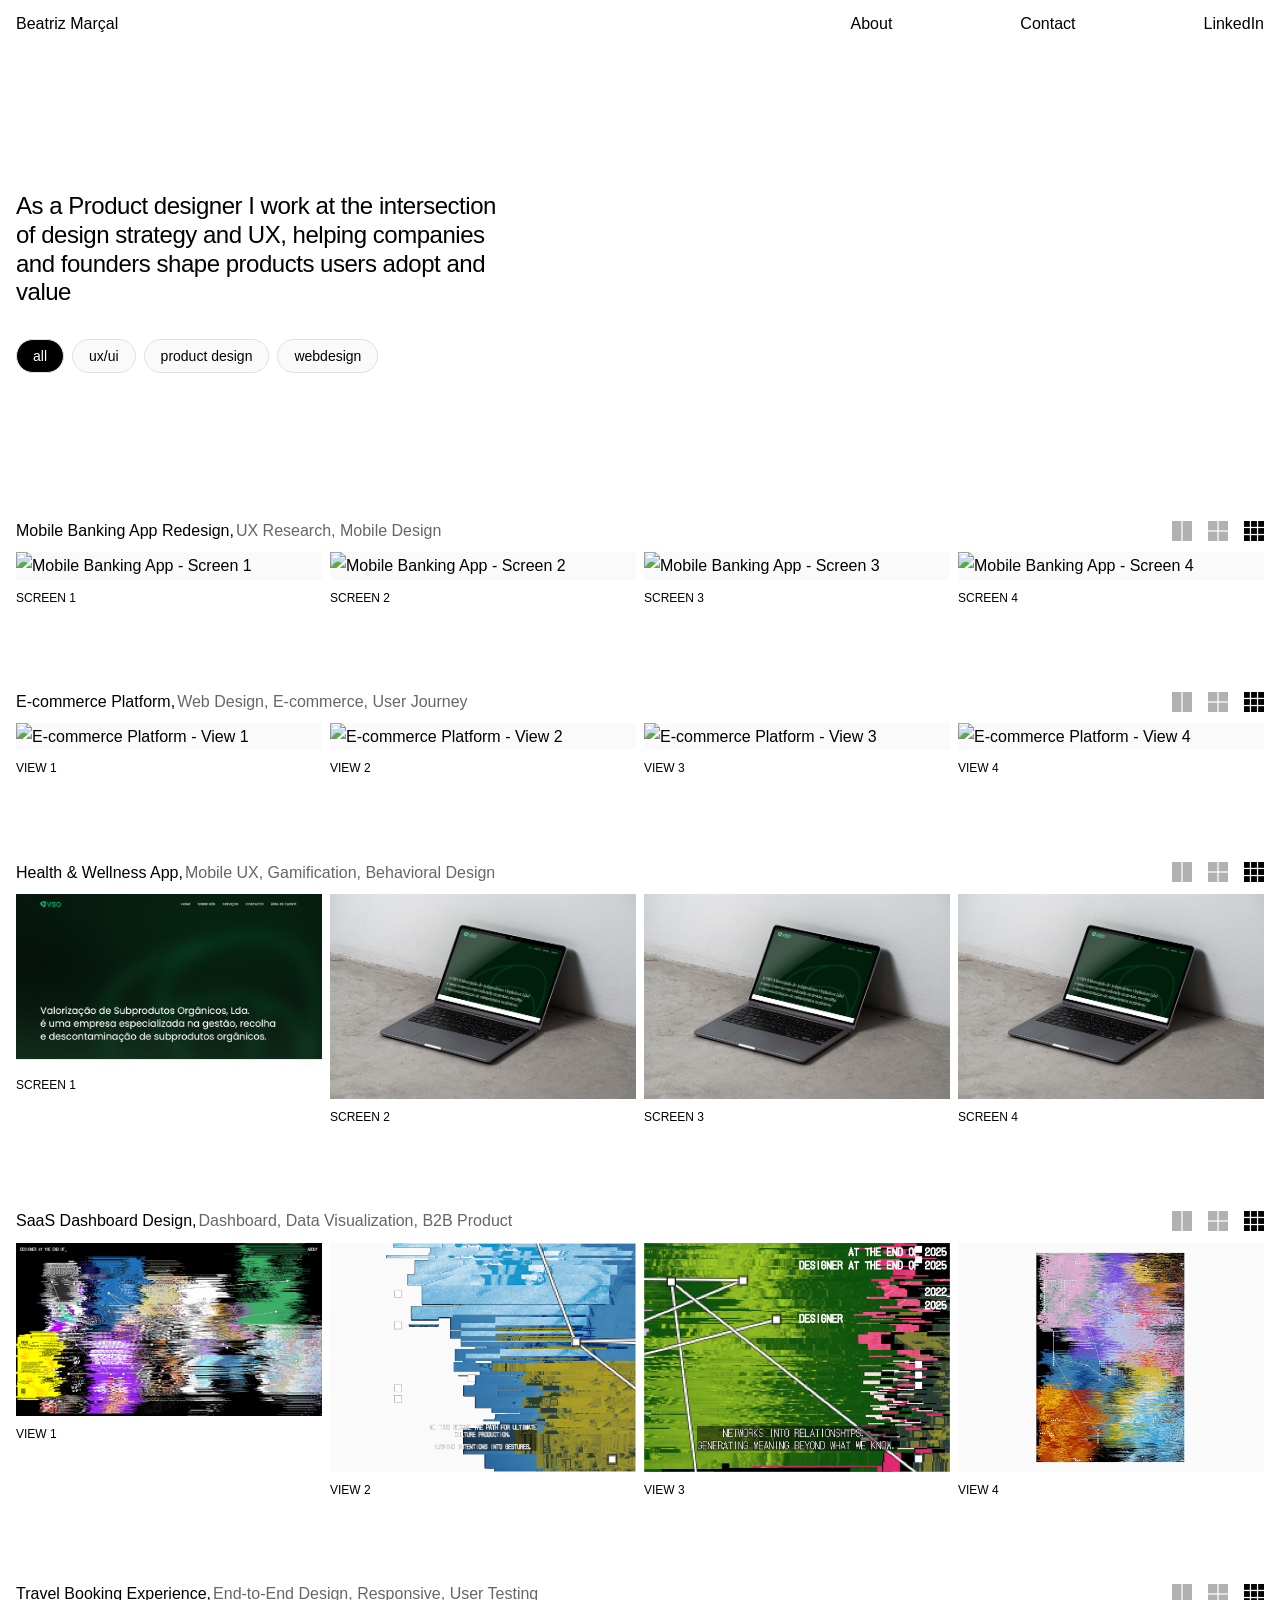
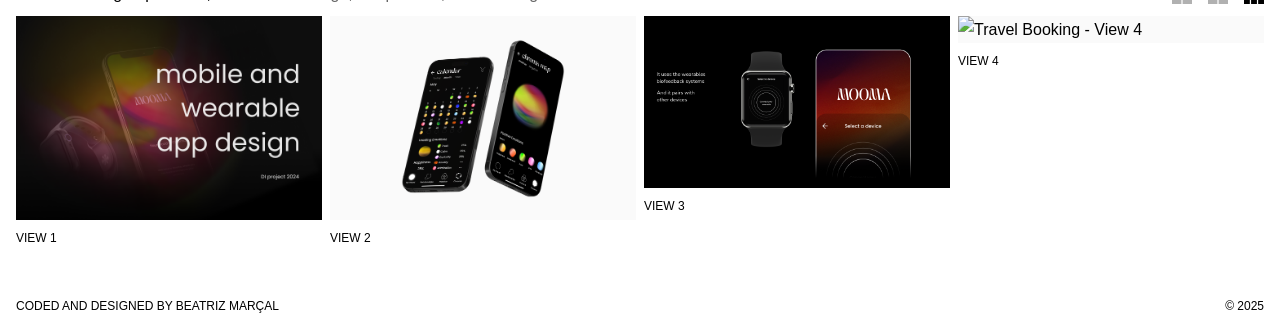
==== index.html @ 46c5a61a "Initial commit" ====
<!DOCTYPE html>
<html lang="en">
<head>
    <meta charset="UTF-8">
    <meta name="viewport" content="width=device-width, initial-scale=1.0">
    <meta name="description" content="Beatriz Marçal - Product Designer portfolio showcasing UX/UI, Product Design, and Web Design projects">
    <title>Beatriz Marçal | Product Designer</title>
    <link rel="stylesheet" href="main.css">
</head>
<body>
    <!-- Navigation -->
    <nav class="navbar">
        <div class="nav-container">
            <a href="index.html" class="nav-brand">Beatriz Marçal</a>
            <button class="nav-toggle" aria-label="Toggle navigation">
                <span></span>
                <span></span>
                <span></span>
            </button>
            <div class="nav-menu">
                <a href="info.html" class="nav-link">About</a>
                <a href="mailto:hello@beatrizmarcal.com" class="nav-link">Contact</a>
                <a href="https://www.linkedin.com/in/beatriz-marcal" target="_blank" rel="noopener noreferrer" class="nav-link">LinkedIn</a>
            </div>
        </div>
    </nav>

    <!-- Hero Section -->
    <section class="hero">
        <div class="hero-container">
            <h3 class="hero-title">As a Product designer I work at the intersection of design strategy and UX, helping companies and founders shape products users adopt and value</h3>
        </div>
        <div class="filters-container">
            <button class="filter-chip active" data-filter="all">All</button>
            <button class="filter-chip" data-filter="ux-ui">UX/UI</button>
            <button class="filter-chip" data-filter="product-design">Product design</button>
            <button class="filter-chip" data-filter="webdesign">webdesign</button>
        </div>
    </section>

    <!-- Projects Grid -->
    <section class="projects">
        <div class="projects-container">
            <!-- Project 1 -->
            <article class="project-card" data-category="ux-ui product-design" data-grid="4">
                <div class="project-header">
                    <a href="project-1.html" class="project-link">
                        <div class="project-info">
                            <h2 class="project-title">Mobile Banking App Redesign,</h2>
                            <h2 class="project-keywords">UX Research, Mobile Design</h2>
                        </div>
                    </a>
                    <div class="grid-controls">
                        <button class="grid-btn grid-btn-mobile" data-grid-value="1" aria-label="1 column">
                            <img src="Icons/grid 1.svg" alt="1 column">
                        </button>
                        <button class="grid-btn" data-grid-value="2" aria-label="2 columns">
                            <img src="Icons/grid 2.svg" alt="2 columns">
                        </button>
                        <button class="grid-btn grid-btn-desktop" data-grid-value="3" aria-label="3 columns">
                            <img src="Icons/grid 3.svg" alt="3 columns">
                        </button>
                        <button class="grid-btn grid-btn-desktop active" data-grid-value="4" aria-label="4 columns">
                            <img src="Icons/grid 4.svg" alt="4 columns">
                        </button>
                    </div>
                </div>
                <div class="project-images">
                    <figure>
                        <img src="Project_images/project-1/preview-1.jpg" alt="Mobile Banking App - Screen 1" loading="lazy">
                        <figcaption>Screen 1</figcaption>
                    </figure>
                    <figure>
                        <img src="Project_images/project-1/preview-2.jpg" alt="Mobile Banking App - Screen 2" loading="lazy">
                        <figcaption>Screen 2</figcaption>
                    </figure>
                    <figure>
                        <img src="Project_images/project-1/preview-3.jpg" alt="Mobile Banking App - Screen 3" loading="lazy">
                        <figcaption>Screen 3</figcaption>
                    </figure>
                    <figure>
                        <img src="Project_images/project-1/preview-4.jpg" alt="Mobile Banking App - Screen 4" loading="lazy">
                        <figcaption>Screen 4</figcaption>
                    </figure>
                </div>
            </article>

            <!-- Project 2 -->
            <article class="project-card" data-category="webdesign product-design" data-grid="4">
                <div class="project-header">
                    <a href="project-2.html" class="project-link">
                        <div class="project-info">
                            <h2 class="project-title">E-commerce Platform,</h2>
                            <p class="project-keywords">Web Design, E-commerce, User Journey</p>
                        </div>
                    </a>
                    <div class="grid-controls">
                        <button class="grid-btn grid-btn-mobile" data-grid-value="1" aria-label="1 column">
                            <img src="Icons/grid 1.svg" alt="1 column">
                        </button>
                        <button class="grid-btn" data-grid-value="2" aria-label="2 columns">
                            <img src="Icons/grid 2.svg" alt="2 columns">
                        </button>
                        <button class="grid-btn grid-btn-desktop" data-grid-value="3" aria-label="3 columns">
                            <img src="Icons/grid 3.svg" alt="3 columns">
                        </button>
                        <button class="grid-btn grid-btn-desktop active" data-grid-value="4" aria-label="4 columns">
                            <img src="Icons/grid 4.svg" alt="4 columns">
                        </button>
                    </div>
                </div>
                <div class="project-images">
                    <figure>
                        <img src="Project_images/project-2/preview-1.jpg" alt="E-commerce Platform - View 1" loading="lazy">
                        <figcaption>View 1</figcaption>
                    </figure>
                    <figure>
                        <img src="Project_images/project-2/preview-2.jpg" alt="E-commerce Platform - View 2" loading="lazy">
                        <figcaption>View 2</figcaption>
                    </figure>
                    <figure>
                        <img src="Project_images/project-2/preview-3.jpg" alt="E-commerce Platform - View 3" loading="lazy">
                        <figcaption>View 3</figcaption>
                    </figure>
                    <figure>
                        <img src="Project_images/project-2/preview-4.jpg" alt="E-commerce Platform - View 4" loading="lazy">
                        <figcaption>View 4</figcaption>
                    </figure>
                </div>
            </article>

            <!-- Project 3 -->
            <article class="project-card" data-category="ux-ui" data-grid="4">
                <div class="project-header">
                    <a href="project-3.html" class="project-link">
                        <div class="project-info">
                            <h2 class="project-title">Health & Wellness App,</h2>
                            <p class="project-keywords">Mobile UX, Gamification, Behavioral Design</p>
                        </div>
                    </a>
                    <div class="grid-controls">
                        <button class="grid-btn grid-btn-mobile" data-grid-value="1" aria-label="1 column">
                            <img src="Icons/grid 1.svg" alt="1 column">
                        </button>
                        <button class="grid-btn" data-grid-value="2" aria-label="2 columns">
                            <img src="Icons/grid 2.svg" alt="2 columns">
                        </button>
                        <button class="grid-btn grid-btn-desktop" data-grid-value="3" aria-label="3 columns">
                            <img src="Icons/grid 3.svg" alt="3 columns">
                        </button>
                        <button class="grid-btn grid-btn-desktop active" data-grid-value="4" aria-label="4 columns">
                            <img src="Icons/grid 4.svg" alt="4 columns">
                        </button>
                    </div>
                </div>
                <div class="project-images">
                    <figure>
                        <img src="Project_images/project3/Foto1.png" alt="Health App - Screen 1" loading="lazy">
                        <figcaption>Screen 1</figcaption>
                    </figure>
                    <figure>
                        <img src="Project_images/project3/Foto4.png" alt="Health App - Screen 2" loading="lazy">
                        <figcaption>Screen 2</figcaption>
                    </figure>
                    <figure>
                        <img src="Project_images/project3/Foto4.png" alt="Health App - Screen 3" loading="lazy">
                        <figcaption>Screen 3</figcaption>
                    </figure>
                    <figure>
                        <img src="Project_images/project3/Foto4.png" alt="Health App - Screen 4" loading="lazy">
                        <figcaption>Screen 4</figcaption>
                    </figure>
                </div>
            </article>

            <!-- Project 4 -->
            <article class="project-card" data-category="product-design webdesign" data-grid="4">
                <div class="project-header">
                    <a href="project-4.html" class="project-link">
                        <div class="project-info">
                            <h2 class="project-title">SaaS Dashboard Design,</h2>
                            <p class="project-keywords">Dashboard, Data Visualization, B2B Product</p>
                        </div>
                    </a>
                    <div class="grid-controls">
                        <button class="grid-btn grid-btn-mobile" data-grid-value="1" aria-label="1 column">
                            <img src="Icons/grid 1.svg" alt="1 column">
                        </button>
                        <button class="grid-btn" data-grid-value="2" aria-label="2 columns">
                            <img src="Icons/grid 2.svg" alt="2 columns">
                        </button>
                        <button class="grid-btn grid-btn-desktop" data-grid-value="3" aria-label="3 columns">
                            <img src="Icons/grid 3.svg" alt="3 columns">
                        </button>
                        <button class="grid-btn grid-btn-desktop active" data-grid-value="4" aria-label="4 columns">
                            <img src="Icons/grid 4.svg" alt="4 columns">
                        </button>
                    </div>
                </div>
                <div class="project-images">
                    <figure>
                        <img src="Project_images/project4/O8.png" alt="SaaS Dashboard - View 1" loading="lazy">
                        <figcaption>View 1</figcaption>
                    </figure>
                    <figure>
                        <img src="Project_images/project4/O2.png" alt="SaaS Dashboard - View 2" loading="lazy">
                        <figcaption>View 2</figcaption>
                    </figure>
                    <figure>
                        <img src="Project_images/project4/O4.png" alt="SaaS Dashboard - View 3" loading="lazy">
                        <figcaption>View 3</figcaption>
                    </figure>
                    <figure>
                        <img src="Project_images/project4/O7.png" alt="SaaS Dashboard - View 4" loading="lazy">
                        <figcaption>View 4</figcaption>
                    </figure>
                </div>
            </article>

            <!-- Project 5 -->
            <article class="project-card" data-category="ux-ui webdesign product-design" data-grid="4">
                <div class="project-header">
                    <a href="project-5.html" class="project-link">
                        <div class="project-info">
                            <h2 class="project-title">Travel Booking Experience,</h2>
                            <p class="project-keywords">End-to-End Design, Responsive, User Testing</p>
                        </div>
                    </a>
                    <div class="grid-controls">
                        <button class="grid-btn grid-btn-mobile" data-grid-value="1" aria-label="1 column">
                            <img src="Icons/grid 1.svg" alt="1 column">
                        </button>
                        <button class="grid-btn" data-grid-value="2" aria-label="2 columns">
                            <img src="Icons/grid 2.svg" alt="2 columns">
                        </button>
                        <button class="grid-btn grid-btn-desktop" data-grid-value="3" aria-label="3 columns">
                            <img src="Icons/grid 3.svg" alt="3 columns">
                        </button>
                        <button class="grid-btn grid-btn-desktop active" data-grid-value="4" aria-label="4 columns">
                            <img src="Icons/grid 4.svg" alt="4 columns">
                        </button>
                    </div>
                </div>
                <div class="project-images">
                    <figure>
                        <img src="Project_images/project5/M1.png" alt="Travel Booking - View 1" loading="lazy">
                        <figcaption>View 1</figcaption>
                    </figure>
                    <figure>
                        <img src="Project_images/project5/M2.png" alt="Travel Booking - View 2" loading="lazy">
                        <figcaption>View 2</figcaption>
                    </figure>
                    <figure>
                        <img src="Project_images/project5/M16.png" alt="Travel Booking - View 3" loading="lazy">
                        <figcaption>View 3</figcaption>
                    </figure>
                    <figure>
                        <img src="Project_images/project5/M17.png" alt="Travel Booking - View 4" loading="lazy">
                        <figcaption>View 4</figcaption>
                    </figure>
                </div>
            </article>
        </div>
    </section>

    <footer class="footer">
        <p>Coded and designed by Beatriz Marçal</p>
        <p>© 2025</p>
    </footer>

    <script src="script.js"></script>
</body>
</html>
---- main.css ----
/* ===========================
   CSS Reset & Base Styles
   =========================== */

* {
    margin: 0;
    padding: 0;
    box-sizing: border-box;
}

:root {
    /* Core Colors */
    --color-black: #000000;
    --color-white: #ffffff;
    --color-gray: #666666;
    --color-gray-light: #fafafa;
    --color-gray-border: #e0e0e0;
    
    /* Semantic Colors */
    --text-primary: var(--color-black);
    --text-secondary: var(--color-gray);
    --bg-color: var(--color-white);
    --bg-secondary: var(--color-gray-light);
    --border-color: var(--color-gray-border);
    
    /* Typography - Clean */
    --font-main: 'Inter', BlinkMacSystemFont, 'Helvetica Neue', Arial, sans-serif;
    --font-size-base: 1rem;
    --font-size-small: 0.875rem;
    --font-size-caption: 0.75rem;
    --font-size-h3: 1rem;
    --font-size-h2: 1.125rem;
    --font-size-h1: 1.5rem;
    
    /* Font Weights */
    --font-weight-normal: 400;
    --font-weight-medium: 500;
    
    /* Line Heights */
    --line-height-tight: 1.2;
    --line-height-snug: 1.4;
    --line-height-normal: 1.6;
    --line-height-relaxed: 1.7;
    
    /* Spacing */
    --spacing-xs: 0.5rem;
    --spacing-sm: 1rem;
    --spacing-md: 2rem;
    --spacing-lg: 3rem;
    --spacing-xl: 4rem;
    --spacing-2xl: 6rem;
    --spacing-3xl: 8rem;
    --spacing-4xl: 12rem;
    
    /* Container */
    --container-max: 100%;
    --container-padding: 1rem;
    
    /* Transitions */
    --transition-fast: 0.2s ease;
    --transition-normal: 0.3s ease;
}

html {
    font-size: var(--font-size-base);
    scroll-behavior: smooth;
}

body {
    font-family: var(--font-main);
    line-height: var(--line-height-relaxed);
    color: var(--text-primary);
    background-color: var(--bg-color);
    margin: 0 var(--container-padding);
    margin-bottom: var(--container-padding);
}

img {
    max-width: 100%;
    height: auto;
    display: block;
}

a {
    color: inherit;
    text-decoration: none;
}

ul, ol {
    list-style-position: inside;
}

/* ===========================
   Navigation
   =========================== */

.navbar {
    position: fixed;
    top: 0;
    left: 0;
    right: 0;
    background-color: var(--bg-color);
    z-index: 1000;
    padding: 0.6rem var(--container-padding);
}

.nav-container {
    max-width: var(--container-max);
    padding: 0;
    display: flex;
    justify-content: space-between;
    align-items: center;
}

.nav-brand {
    font-size: var(--font-size-base);
    font-weight: var(--font-weight-normal);
    color: var(--text-primary);
}

.nav-brand:hover {
    opacity: 0.7;
}

.nav-menu {
    display: flex;
    gap: var(--spacing-3xl);
    align-items: center;
}

.nav-link {
    color: var(--text-primary);
    font-size: var(--font-size-base);
    font-weight: var(--font-weight-normal);
    position: relative;
    padding: 0;
}

.nav-link:hover,
.nav-link.active {
    color: var(--text-primary);
}

.nav-link.active::after {
    display: none;
}

.nav-toggle {
    display: none;
    flex-direction: column;
    gap: 5px;
    background: none;
    border: none;
    cursor: pointer;
    padding: 0;
}

.nav-toggle span {
    width: 25px;
    height: 2px;
    background-color: var(--text-primary);
    transition: all var(--transition-fast);
}

/* Mobile Navigation */
@media (max-width: 768px) {
    .nav-toggle {
        display: flex;
    }
    
    .nav-menu {
        position: fixed;
        top: 55px;
        left: 0;
        right: 0;
        background-color: var(--bg-color);
        flex-direction: column;
        padding: var(--spacing-md);
        gap: var(--spacing-sm);
        transform: translateY(-100%);
        opacity: 0;
        visibility: hidden;
        transition: all var(--transition-normal);
    }
    
    .nav-menu.active {
        transform: translateY(0);
        opacity: 1;
        visibility: visible;
    }
    
    .nav-link.active::after {
        display: none;
    }
}

/* ===========================
   Hero Section
   =========================== */

.hero {
    padding-top: var(--spacing-4xl);
    padding-bottom: var(--spacing-3xl);
    display: flex;
    flex-direction: column;
    gap: var(--spacing-md);
    background-color: var(--bg-color);

}

.hero-container {
    max-width: var(--container-max);
    padding: 0;
    text-align: left;
}

.hero-title {
    font-size: var(--font-size-h1);
    font-weight: var(--font-weight-normal);
    line-height: var(--line-height-tight);
    color: var(--text-primary);
    letter-spacing: -0.02em;
    max-width: 500px;
}

@media (max-width: 768px) {
    .hero {
        padding-top: var(--spacing-4xl);
        padding-bottom: var(--spacing-2xl);
    }
}

/* ===========================
   Filter Chips
   =========================== */

.filters {
    padding: var(--spacing-lg) 0;
    background-color: var(--bg-color);
    border-bottom: 1px solid var(--border-color);
}

.filters-container {
    max-width: var(--container-max);
    padding: 0;
    display: flex;
    gap: var(--spacing-xs);
    flex-wrap: wrap;
}

.filter-chip {
    padding: var(--spacing-xs) var(--spacing-sm);
    background-color: var(--bg-secondary);
    border: 1px solid var(--border-color);
    border-radius: 20px;
    font-size: var(--font-size-small);
    font-weight: var(--font-weight-normal);
    color: var(--text-primary);
    cursor: pointer;
    text-transform: lowercase;
    transition: all var(--transition-fast);
}

.filter-chip:hover {
    background-color: var(--bg-secondary);
    color: var(--text-primary);
}

.filter-chip.active {
    background-color: var(--text-primary);
    color: var(--bg-color);
}

@media (max-width: 768px) {
    .filters {
        padding: var(--spacing-md) 0;
    }
    
    .filter-chip {
        padding: var(--spacing-xs) var(--spacing-sm);
        font-size: var(--font-size-small);
    }
}

/* ===========================
   Projects Grid
   =========================== */

.projects {
    padding: 0;
    background-color: var(--bg-color);
}

.projects-container {
    max-width: 100%;
    margin: 0;
    padding: 0;
    display: flex;
    flex-direction: column;
    gap: var(--spacing-xl);
}

.project-card {
    opacity: 1;
    transform: scale(1);
    transition: all var(--transition-normal);
    display: flex;
    flex-direction: column;
    gap: var(--spacing-xs);
    padding-top: var(--spacing-sm);
}

.project-card.hidden {
    opacity: 0;
    transform: scale(0.98);
    height: 0;
    overflow: hidden;
    margin: 0;
    padding: 0;
    border: none;
}

.project-link {
    display: flex;
    flex-direction: column;
    text-decoration: none;
}

.project-link:hover {
    transform: none;
}

/* Project Header - contains info and grid controls */
.project-header {
    display: flex;
    justify-content: space-between;
    align-items: center;
    max-width: var(--container-max);
}

/* Grid Controls */
.grid-controls {
    display: flex;
    gap: var(--spacing-sm);
    flex-shrink: 0;

}

.grid-btn {
    background: none;
    border: none;
    cursor: pointer;
    padding: 0;
    display: flex;
    align-items: center;
    justify-content: center;
}

.grid-btn img {
    width: 20px;
    height: 20px;
    display: block;
    opacity: 0.3;
    transition: opacity var(--transition-fast);
}

.grid-btn.active img {
    opacity: 1;
}

.project-info {
    display: flex;
    flex-direction: row;
    gap: 2px;
    flex: 1;
}

.project-title {
    font-size: var(--font-size-base);
    font-weight: var(--font-weight-medium);
    color: var(--text-primary);
}

.project-keywords {
    font-size: var(--font-size-base);
    color: var(--text-secondary);
    font-weight: var(--font-weight-normal);
}

.project-images {
    display: grid;
    gap: var(--spacing-xs);
    max-width: var(--container-max);
}

.project-images figure {
    margin: 0;
    padding: 0;
    display: flex;
    flex-direction: column;
}

.project-images img {
    width: 100%;
    height: auto;
    object-fit: cover;
    background-color: var(--bg-secondary);
}

.project-images figcaption {
    margin-top: var(--spacing-xs);
    font-family: sans-serif;
    font-size: var(--font-size-caption);
    color: var(--text-primary);
    font-weight: var(--font-weight-normal);
    text-align: left;
    text-transform: uppercase;
}

/* Grid layout variations */
[data-grid="1"] .project-images {
    grid-template-columns: 1fr;
}

[data-grid="2"] .project-images {
    grid-template-columns: repeat(2, 1fr);
}

[data-grid="3"] .project-images {
    grid-template-columns: repeat(3, 1fr);
}

[data-grid="4"] .project-images {
    grid-template-columns: repeat(4, 1fr);
}

/* Hide mobile-only buttons on desktop */
.grid-btn-mobile {
    display: none;
}

@media (max-width: 968px) {
    .project-card {
        padding: 0;
    }
    
    .project-header {
        flex-direction: column;
        gap: var(--spacing-sm);
        align-items: flex-start;
    }
    
    .grid-controls {
        align-self: flex-end;
    }
    
    /* Force smaller grids on tablet */
    [data-grid="4"] .project-images {
        grid-template-columns: repeat(3, 1fr);
    }
}

@media (max-width: 768px) {
    /* Show mobile buttons, hide desktop buttons */
    .grid-btn-mobile {
        display: flex;
    }
    
    .grid-btn-desktop {
        display: none;
    }
    
    /* Force 2 column max on mobile */
    [data-grid="3"] .project-images,
    [data-grid="4"] .project-images {
        grid-template-columns: repeat(2, 1fr);
    }
    
    .grid-controls {
        gap: var(--spacing-xs);
    }
    
    .grid-btn img {
        width: 18px;
        height: 18px;
    }
}

/* ===========================
   Project Detail Page
   =========================== */

.project-detail {
    padding: var(--spacing-4xl) 0;
    
}

.project-detail-grid {
    display: flex;
    justify-content: center;
    max-width: 100%;
}

.project-nav-left,
.project-nav-right {
    position: fixed;
    top: 50%;
    transform: translateY(-50%);
    z-index: 100;
}

.project-nav-left {
    left: var(--container-padding);
}

.project-nav-right {
    right: var(--container-padding);
}

.project-detail-container {
    max-width: 900px;
    width: 100%;
    padding: 0;
}

.back-link,
.next-link {
    color: var(--text-secondary);
    font-size: var(--font-size-base);
    font-weight: var(--font-weight-normal);
    transition: color var(--transition-fast);
}

.back-link:hover,
.next-link:hover {
    color: var(--text-primary);
}


.project-detail-title {
    font-size: var(--font-size-h1);
    font-weight: var(--font-weight-normal);
    line-height: var(--line-height-tight);
    margin-bottom: var(--spacing-sm);
}

.project-meta {
    font-size: var(--font-size-base);
    color: var(--text-secondary);
    font-weight: var(--font-weight-normal);
}

.project-section {
    margin-bottom: var(--spacing-lg);
}

.project-section h2 {
    font-size: var(--font-size-h2);
    font-weight: var(--font-weight-medium);
    margin-bottom: var(--spacing-xs);
}

.project-section p {
    margin-bottom: var(--spacing-sm);
    color: var(--text-primary);
    font-weight: var(--font-weight-normal);
    line-height: var(--line-height-relaxed);
}

.project-section ul,
.project-section ol {
    margin-bottom: var(--spacing-sm);
    padding-left: 1.5rem;
    color: var(--text-primary);
    font-weight: var(--font-weight-normal);
}

.project-section li {
    margin-bottom: var(--spacing-xs);
}

.project-figure {
    margin: var(--spacing-md) 0;
}

.project-figure img {
    width: 100%;
    background-color: var(--bg-secondary);
}

.project-figure figcaption {
    margin-top: var(--spacing-sm);
    font-family: sans-serif;
    font-size: var(--font-size-caption);
    color: var(--text-secondary);
    text-align: left;
    font-weight: var(--font-weight-normal);
    text-transform: uppercase;
}

/* ===========================
   Info Page
   =========================== */

.info-page {
    padding-top: var(--spacing-2xl);
    padding-bottom: var(--spacing-lg);
}



/* About / Intro Section */
.info-intro {
    display: grid;
    grid-template-columns: 1fr 1fr;
    gap: var(--spacing-lg);
    align-items: start;
}

.intro-content h1 {
    font-size: var(--font-size-h1);
    font-weight: var(--font-weight-normal);
    line-height: var(--line-height-tight);
    margin-bottom: var(--spacing-sm);
    color: var(--text-primary);
}

.intro-text {
    font-size: var(--font-size-base);
    line-height: var(--line-height-relaxed);
    color: var(--text-primary);
}

.intro-figure {
    margin: 0;
    max-width: 200px;
    justify-self: end;
}

.intro-figure img {
    width: 100%;
    height: auto;
    border-radius: 4px;
}

.intro-figure figcaption {
    margin-top: var(--spacing-xs);
    font-size: var(--font-size-small);
    color: var(--text-secondary);
    text-align: left;
}

/* Three Column Layout */
.info-columns {
    display: grid;
    grid-template-columns: 1fr 1fr 1fr;
    gap: var(--spacing-xl);
    align-items: start;
}

.info-column {
    min-width: 0;
}

/* Section Spacing */
.experience-section,
.education-section,
.languages-section,
.skills-section {
    margin-bottom: var(--spacing-lg);
}

.languages-section:last-child,
.skills-section:last-of-type {
    margin-bottom: 0;
}

/* Section Headings */
.experience-section h2,
.education-section h2,
.languages-section h2,
.skills-section h2 {
    font-size: var(--font-size-h2);
    font-weight: var(--font-weight-medium);
    margin-bottom: var(--spacing-md);
    color: var(--text-primary);
}

/* Experience Items */
.experience-item {
    margin-bottom: var(--spacing-md);
}

.experience-item:last-child {
    margin-bottom: 0;
}

.experience-item h3 {
    font-size: var(--font-size-h3);
    font-weight: var(--font-weight-medium);
    margin-bottom: var(--spacing-xs);
    line-height: var(--line-height-snug);
    color: var(--text-primary);
}

.experience-item p:last-child {
    font-size: var(--font-size-small);
    line-height: var(--line-height-relaxed);
    color: var(--text-primary);
}

/* Education Items */
.education-item {
    margin-bottom: var(--spacing-md);
}

.education-item:last-child {
    margin-bottom: 0;
}

.education-item h3 {
    font-size: var(--font-size-h3);
    font-weight: var(--font-weight-medium);
    margin-bottom: var(--spacing-xs);
    line-height: var(--line-height-snug);
    color: var(--text-primary);
}

.role-meta {
    font-size: var(--font-size-small);
    color: var(--text-secondary);
    line-height: var(--line-height-normal);
}

/* Languages Section */
.languages-list {
    list-style: none;
    padding: 0;
    margin: 0;
}

.languages-list li {
    display: flex;
    justify-content: space-between;
    align-items: center;
    margin-bottom: var(--spacing-xs);
    padding-bottom: var(--spacing-xs);
    border-bottom: 1px solid var(--border-color);
}

.languages-list li:last-child {
    margin-bottom: 0;
    padding-bottom: 0;
    border-bottom: none;
}

.language-name {
    font-size: var(--font-size-base);
    color: var(--text-primary);
    font-weight: var(--font-weight-normal);
}

.language-level {
    font-size: var(--font-size-small);
    color: var(--text-secondary);
}

/* Skills Section */
.skill-group {
    margin-bottom: var(--spacing-md);
}

.skill-group:last-child {
    margin-bottom: 0;
}

.skill-group h3 {
    font-size: var(--font-size-h3);
    font-weight: var(--font-weight-medium);
    margin-bottom: var(--spacing-sm);
    color: var(--text-primary);
}

.skill-group ul {
    list-style: none;
    padding: 0;
    margin: 0;
}

.skill-group li {
    font-size: var(--font-size-small);
    color: var(--text-secondary);
    margin-bottom: var(--spacing-xs);
    line-height: var(--line-height-normal);
}

.skill-group li:last-child {
    margin-bottom: 0;
}

.wip {
    font-size: var(--font-size-caption);
    color: var(--text-secondary);
    opacity: 0.7;
}

/* ===========================
   Info Page Responsive
   =========================== */

/* Large Tablet */
@media (max-width: 1024px) {
    .info-container {
        max-width: 100%;
    }
    
    .info-columns {
        gap: var(--spacing-lg);
    }
}

/* Tablet */
@media (max-width: 968px) {
    .info-intro {
        grid-template-columns: 1fr;
        gap: var(--spacing-md);
    }
    
    .intro-figure {
        justify-self: start;
        max-width: 150px;
    }
    
    .info-columns {
        grid-template-columns: 1fr;
        gap: var(--spacing-lg);
    }
}

/* Mobile */
@media (max-width: 768px) {
    .info-page {
        padding-top: var(--spacing-2xl);
        padding-bottom: var(--spacing-lg);
    }
    
    .info-intro {
        margin-bottom: var(--spacing-lg);
        gap: var(--spacing-md);
    }
    
    .intro-content h1 {
        font-size: var(--font-size-h2);
    }
    
    .intro-text {
        font-size: var(--font-size-base);
    }
    
    .intro-figure {
        max-width: 120px;
    }
    
    .info-columns {
        gap: var(--spacing-md);
    }
    
    .experience-section,
    .education-section,
    .languages-section {
        margin-bottom: var(--spacing-md);
    }
}

/* Mobile Small */
@media (max-width: 480px) {
    .info-page {
        padding-top: var(--spacing-2xl);
    }
    
    .intro-figure {
        max-width: 100px;
    }
    
    .languages-list li {
        font-size: var(--font-size-small);
    }
    
    .language-level {
        font-size: var(--font-size-small);
    }
}

/* ===========================
   Responsive: Project Detail
   =========================== */

@media (max-width: 1200px) {
    .project-detail-container {
        max-width: 100%;
    }
}

@media (max-width: 768px) {
    .project-detail {
        padding: var(--spacing-4xl) 0 var(--spacing-xl) 0;
    }
    
    .project-detail-grid {
        display: grid;
        grid-template-columns: 1fr 1fr;
        gap: var(--spacing-md);
    }
    
    .project-nav-left,
    .project-nav-right {
        position: relative;
        top: auto;
        left: auto;
        right: auto;
        transform: none;
        padding: 0;
    }
    
    .project-detail-container {
        grid-column: 1 / -1;
        order: 1;
    }
    
    .project-nav-left {
        order: 2;
        text-align: left;
    }
    
    .project-nav-right {
        order: 2;
        text-align: right;
    }
}

/* ===========================
   Footer
   =========================== */

.footer {
    text-align: center;
    margin-top: var(--spacing-lg);
    display: flex;
    flex-direction: row;
    justify-content: space-between;
}

.footer p {
    font-family: sans-serif;
    font-size: var(--font-size-caption);
    color: var(--text-primary);
    font-weight: var(--font-weight-normal);
     text-transform: uppercase;
}
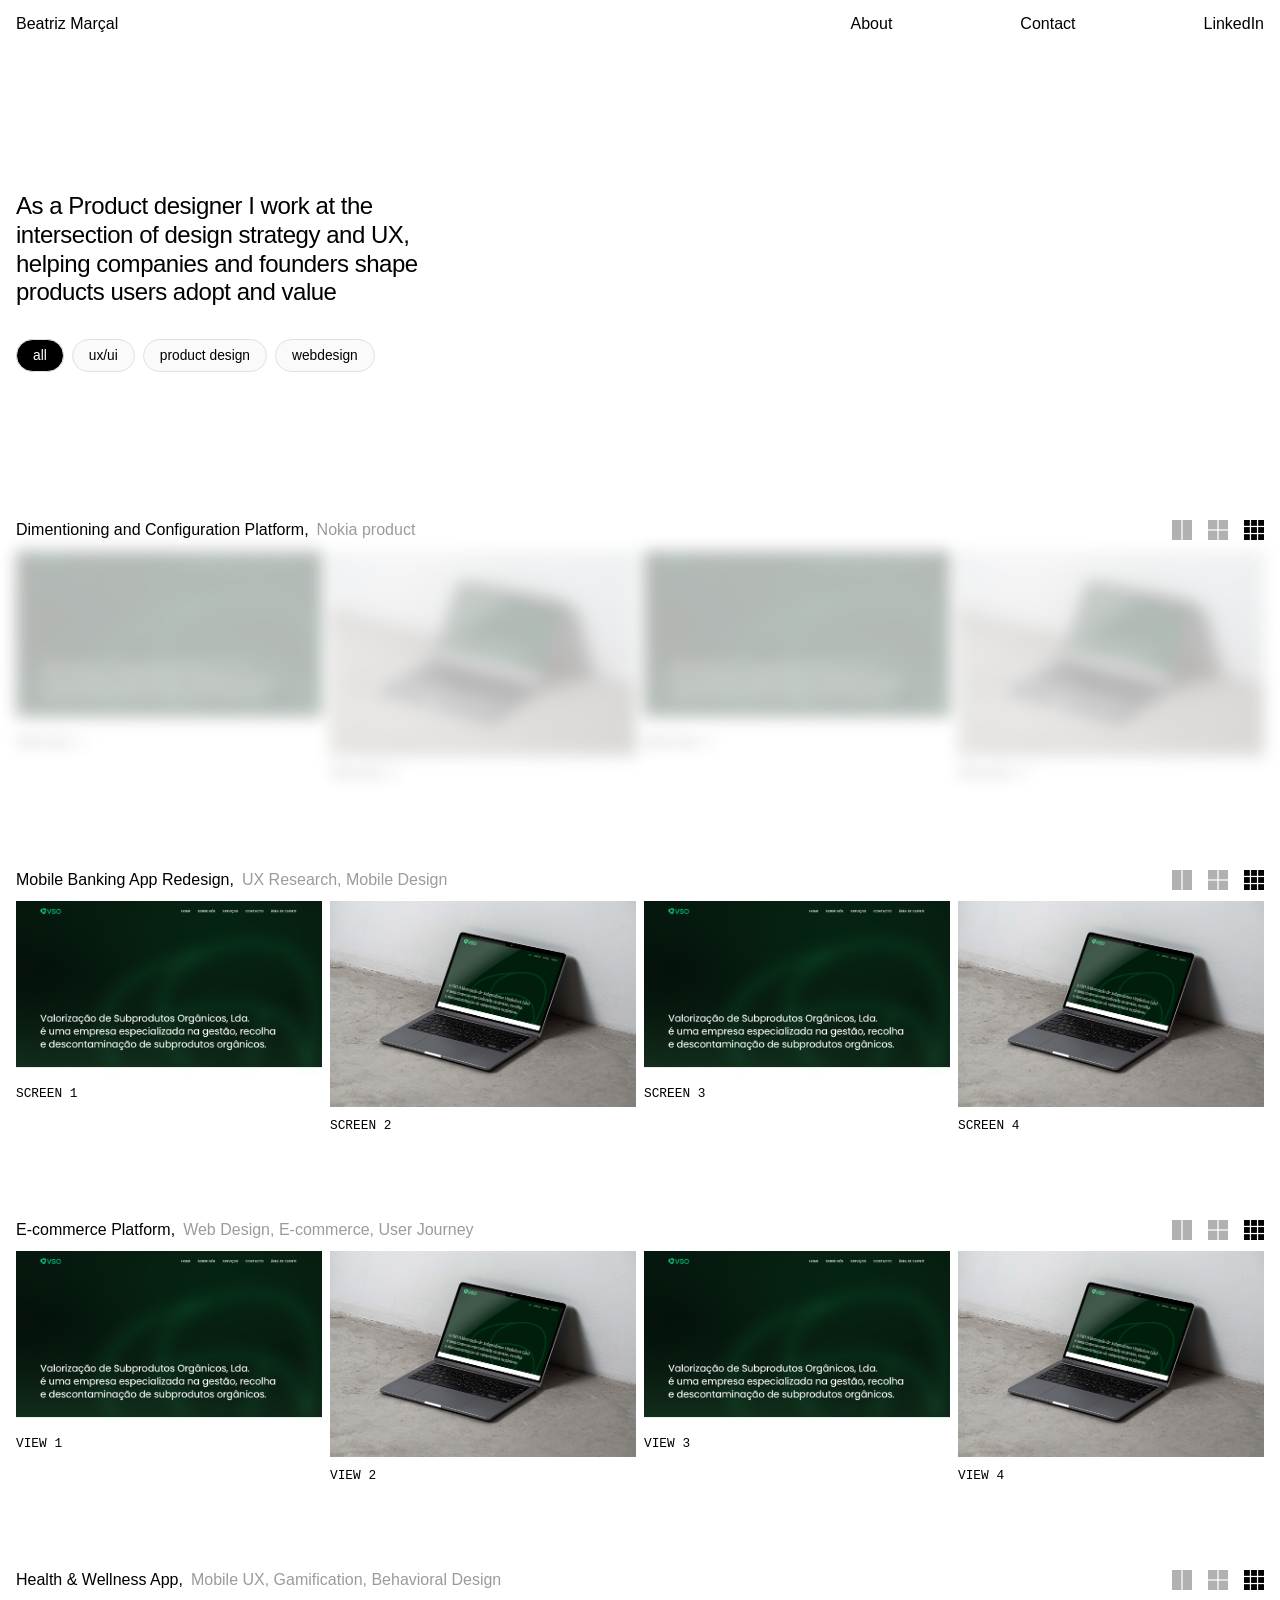
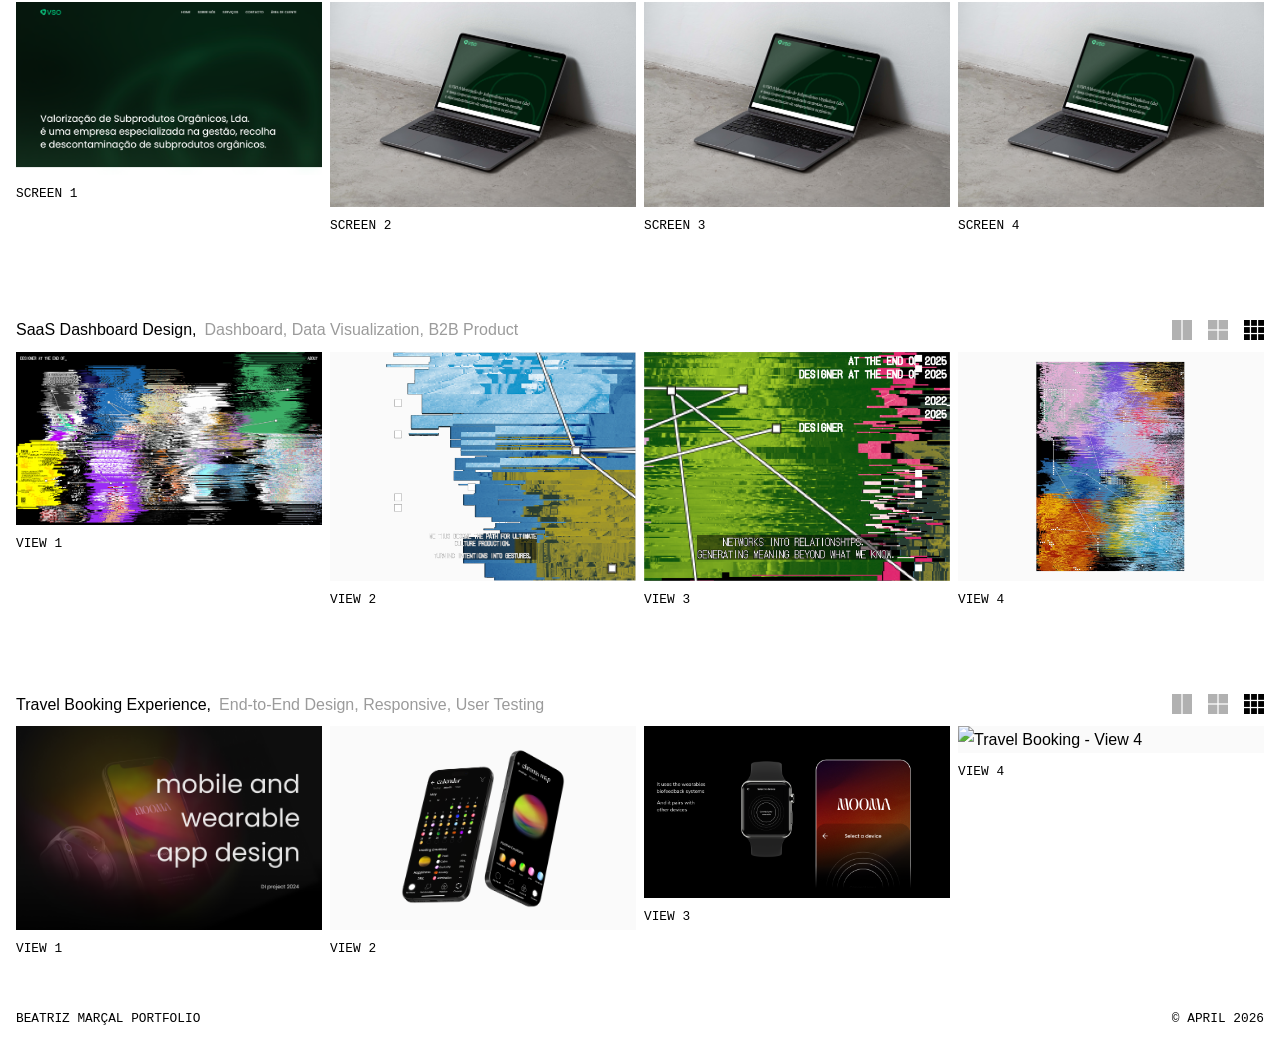
==== commit c3a03d8a: "Update 2" ====
--- a/index.html
+++ b/index.html
@@ -41,46 +41,94 @@
     <!-- Projects Grid -->
     <section class="projects">
         <div class="projects-container">
+            <!-- Project 6 - Private/Locked -->
+            <article class="project-card project-locked" data-category="ux-ui product-design" data-grid="4" data-locked="true" data-password="Nokia2026NgDS" data-project-url="project-6.html">
+                <div class="project-header">
+                    <div class="project-link-locked locked-project-trigger">
+                        <div class="project-info">
+                            <h2 class="text-1">Dimentioning and Configuration Platform,</h2>
+                            <p class="text-1-secondary">Nokia product</p>
+                        </div>
+                    </div>
+                    <div class="grid-controls">
+                        <button class="grid-btn grid-btn-mobile" data-grid-value="1" aria-label="1 column">
+                            <img src="Icons/grid 1.svg" alt="1 column">
+                        </button>
+                        <button class="grid-btn" data-grid-value="2" aria-label="2 columns">
+                            <img src="Icons/grid 2.svg" alt="2 columns">
+                        </button>
+                        <button class="grid-btn grid-btn-desktop" data-grid-value="3" aria-label="3 columns">
+                            <img src="Icons/grid 3.svg" alt="3 columns">
+                        </button>
+                        <button class="grid-btn grid-btn-desktop active" data-grid-value="4" aria-label="4 columns">
+                            <img src="Icons/grid 4.svg" alt="4 columns">
+                        </button>
+                    </div>
+                </div>
+                <div class="password-inline" style="display: none;">
+                    <input type="password" id="passwordInput" class="password-input-inline" placeholder="Password">
+                    <p id="passwordError" class="password-error-inline"></p>
+                </div>
+                <div class="project-images project-images-locked">
+                    <figure>
+                        <img src="Project_images/project1/Foto1.png" alt="Private Project" loading="lazy">
+                        <figcaption class="caption">Preview 1</figcaption>
+                    </figure>
+                    <figure>
+                        <img src="Project_images/project1/Foto4.png" alt="Private Project" loading="lazy">
+                        <figcaption class="caption">Preview 2</figcaption>
+                    </figure>
+                    <figure>
+                        <img src="Project_images/project1/Foto1.png" alt="Private Project" loading="lazy">
+                        <figcaption class="caption">Preview 3</figcaption>
+                    </figure>
+                    <figure>
+                        <img src="Project_images/project1/Foto4.png" alt="Private Project" loading="lazy">
+                        <figcaption class="caption">Preview 4</figcaption>
+                    </figure>
+                </div>
+            </article>
+
             <!-- Project 1 -->
             <article class="project-card" data-category="ux-ui product-design" data-grid="4">
                 <div class="project-header">
                     <a href="project-1.html" class="project-link">
                         <div class="project-info">
-                            <h2 class="project-title">Mobile Banking App Redesign,</h2>
-                            <h2 class="project-keywords">UX Research, Mobile Design</h2>
-                        </div>
-                    </a>
-                    <div class="grid-controls">
-                        <button class="grid-btn grid-btn-mobile" data-grid-value="1" aria-label="1 column">
-                            <img src="Icons/grid 1.svg" alt="1 column">
-                        </button>
-                        <button class="grid-btn" data-grid-value="2" aria-label="2 columns">
-                            <img src="Icons/grid 2.svg" alt="2 columns">
-                        </button>
-                        <button class="grid-btn grid-btn-desktop" data-grid-value="3" aria-label="3 columns">
-                            <img src="Icons/grid 3.svg" alt="3 columns">
-                        </button>
-                        <button class="grid-btn grid-btn-desktop active" data-grid-value="4" aria-label="4 columns">
-                            <img src="Icons/grid 4.svg" alt="4 columns">
-                        </button>
-                    </div>
-                </div>
-                <div class="project-images">
-                    <figure>
-                        <img src="Project_images/project-1/preview-1.jpg" alt="Mobile Banking App - Screen 1" loading="lazy">
-                        <figcaption>Screen 1</figcaption>
-                    </figure>
-                    <figure>
-                        <img src="Project_images/project-1/preview-2.jpg" alt="Mobile Banking App - Screen 2" loading="lazy">
-                        <figcaption>Screen 2</figcaption>
-                    </figure>
-                    <figure>
-                        <img src="Project_images/project-1/preview-3.jpg" alt="Mobile Banking App - Screen 3" loading="lazy">
-                        <figcaption>Screen 3</figcaption>
-                    </figure>
-                    <figure>
-                        <img src="Project_images/project-1/preview-4.jpg" alt="Mobile Banking App - Screen 4" loading="lazy">
-                        <figcaption>Screen 4</figcaption>
+                            <h2 class="text-1">Mobile Banking App Redesign,</h2>
+                            <h2 class="text-1-secondary">UX Research, Mobile Design</h2>
+                        </div>
+                    </a>
+                    <div class="grid-controls">
+                        <button class="grid-btn grid-btn-mobile" data-grid-value="1" aria-label="1 column">
+                            <img src="Icons/grid 1.svg" alt="1 column">
+                        </button>
+                        <button class="grid-btn" data-grid-value="2" aria-label="2 columns">
+                            <img src="Icons/grid 2.svg" alt="2 columns">
+                        </button>
+                        <button class="grid-btn grid-btn-desktop" data-grid-value="3" aria-label="3 columns">
+                            <img src="Icons/grid 3.svg" alt="3 columns">
+                        </button>
+                        <button class="grid-btn grid-btn-desktop active" data-grid-value="4" aria-label="4 columns">
+                            <img src="Icons/grid 4.svg" alt="4 columns">
+                        </button>
+                    </div>
+                </div>
+                <div class="project-images">
+                    <figure>
+                        <img src="Project_images/project1/Foto1.png" alt="Mobile Banking App - Screen 1" loading="lazy">
+                        <figcaption class="caption">Screen 1</figcaption>
+                    </figure>
+                    <figure>
+                        <img src="Project_images/project1/Foto4.png" alt="Mobile Banking App - Screen 2" loading="lazy">
+                        <figcaption class="caption">Screen 2</figcaption>
+                    </figure>
+                    <figure>
+                        <img src="Project_images/project1/Foto1.png" alt="Mobile Banking App - Screen 3" loading="lazy">
+                        <figcaption class="caption">Screen 3</figcaption>
+                    </figure>
+                    <figure>
+                        <img src="Project_images/project1/Foto4.png" alt="Mobile Banking App - Screen 4" loading="lazy">
+                        <figcaption class="caption">Screen 4</figcaption>
                     </figure>
                 </div>
             </article>
@@ -90,41 +138,41 @@
                 <div class="project-header">
                     <a href="project-2.html" class="project-link">
                         <div class="project-info">
-                            <h2 class="project-title">E-commerce Platform,</h2>
-                            <p class="project-keywords">Web Design, E-commerce, User Journey</p>
-                        </div>
-                    </a>
-                    <div class="grid-controls">
-                        <button class="grid-btn grid-btn-mobile" data-grid-value="1" aria-label="1 column">
-                            <img src="Icons/grid 1.svg" alt="1 column">
-                        </button>
-                        <button class="grid-btn" data-grid-value="2" aria-label="2 columns">
-                            <img src="Icons/grid 2.svg" alt="2 columns">
-                        </button>
-                        <button class="grid-btn grid-btn-desktop" data-grid-value="3" aria-label="3 columns">
-                            <img src="Icons/grid 3.svg" alt="3 columns">
-                        </button>
-                        <button class="grid-btn grid-btn-desktop active" data-grid-value="4" aria-label="4 columns">
-                            <img src="Icons/grid 4.svg" alt="4 columns">
-                        </button>
-                    </div>
-                </div>
-                <div class="project-images">
-                    <figure>
-                        <img src="Project_images/project-2/preview-1.jpg" alt="E-commerce Platform - View 1" loading="lazy">
-                        <figcaption>View 1</figcaption>
-                    </figure>
-                    <figure>
-                        <img src="Project_images/project-2/preview-2.jpg" alt="E-commerce Platform - View 2" loading="lazy">
-                        <figcaption>View 2</figcaption>
-                    </figure>
-                    <figure>
-                        <img src="Project_images/project-2/preview-3.jpg" alt="E-commerce Platform - View 3" loading="lazy">
-                        <figcaption>View 3</figcaption>
-                    </figure>
-                    <figure>
-                        <img src="Project_images/project-2/preview-4.jpg" alt="E-commerce Platform - View 4" loading="lazy">
-                        <figcaption>View 4</figcaption>
+                            <h2 class="text-1">E-commerce Platform,</h2>
+                            <p class="text-1-secondary">Web Design, E-commerce, User Journey</p>
+                        </div>
+                    </a>
+                    <div class="grid-controls">
+                        <button class="grid-btn grid-btn-mobile" data-grid-value="1" aria-label="1 column">
+                            <img src="Icons/grid 1.svg" alt="1 column">
+                        </button>
+                        <button class="grid-btn" data-grid-value="2" aria-label="2 columns">
+                            <img src="Icons/grid 2.svg" alt="2 columns">
+                        </button>
+                        <button class="grid-btn grid-btn-desktop" data-grid-value="3" aria-label="3 columns">
+                            <img src="Icons/grid 3.svg" alt="3 columns">
+                        </button>
+                        <button class="grid-btn grid-btn-desktop active" data-grid-value="4" aria-label="4 columns">
+                            <img src="Icons/grid 4.svg" alt="4 columns">
+                        </button>
+                    </div>
+                </div>
+                <div class="project-images">
+                    <figure>
+                        <img src="Project_images/project2/Foto1.png" alt="E-commerce Platform - View 1" loading="lazy">
+                        <figcaption class="caption">View 1</figcaption>
+                    </figure>
+                    <figure>
+                        <img src="Project_images/project2/Foto4.png" alt="E-commerce Platform - View 2" loading="lazy">
+                        <figcaption class="caption">View 2</figcaption>
+                    </figure>
+                    <figure>
+                        <img src="Project_images/project2/Foto1.png" alt="E-commerce Platform - View 3" loading="lazy">
+                        <figcaption class="caption">View 3</figcaption>
+                    </figure>
+                    <figure>
+                        <img src="Project_images/project2/Foto4.png" alt="E-commerce Platform - View 4" loading="lazy">
+                        <figcaption class="caption">View 4</figcaption>
                     </figure>
                 </div>
             </article>
@@ -134,8 +182,8 @@
                 <div class="project-header">
                     <a href="project-3.html" class="project-link">
                         <div class="project-info">
-                            <h2 class="project-title">Health & Wellness App,</h2>
-                            <p class="project-keywords">Mobile UX, Gamification, Behavioral Design</p>
+                            <h2 class="text-1">Health & Wellness App,</h2>
+                            <p class="text-1-secondary">Mobile UX, Gamification, Behavioral Design</p>
                         </div>
                     </a>
                     <div class="grid-controls">
@@ -156,19 +204,19 @@
                 <div class="project-images">
                     <figure>
                         <img src="Project_images/project3/Foto1.png" alt="Health App - Screen 1" loading="lazy">
-                        <figcaption>Screen 1</figcaption>
+                        <figcaption class="caption">Screen 1</figcaption>
                     </figure>
                     <figure>
                         <img src="Project_images/project3/Foto4.png" alt="Health App - Screen 2" loading="lazy">
-                        <figcaption>Screen 2</figcaption>
+                        <figcaption class="caption">Screen 2</figcaption>
                     </figure>
                     <figure>
                         <img src="Project_images/project3/Foto4.png" alt="Health App - Screen 3" loading="lazy">
-                        <figcaption>Screen 3</figcaption>
+                        <figcaption class="caption">Screen 3</figcaption>
                     </figure>
                     <figure>
                         <img src="Project_images/project3/Foto4.png" alt="Health App - Screen 4" loading="lazy">
-                        <figcaption>Screen 4</figcaption>
+                        <figcaption class="caption">Screen 4</figcaption>
                     </figure>
                 </div>
             </article>
@@ -178,8 +226,8 @@
                 <div class="project-header">
                     <a href="project-4.html" class="project-link">
                         <div class="project-info">
-                            <h2 class="project-title">SaaS Dashboard Design,</h2>
-                            <p class="project-keywords">Dashboard, Data Visualization, B2B Product</p>
+                            <h2 class="text-1">SaaS Dashboard Design,</h2>
+                            <p class="text-1-secondary">Dashboard, Data Visualization, B2B Product</p>
                         </div>
                     </a>
                     <div class="grid-controls">
@@ -200,30 +248,31 @@
                 <div class="project-images">
                     <figure>
                         <img src="Project_images/project4/O8.png" alt="SaaS Dashboard - View 1" loading="lazy">
-                        <figcaption>View 1</figcaption>
+                        <figcaption class="caption">View 1</figcaption>
                     </figure>
                     <figure>
                         <img src="Project_images/project4/O2.png" alt="SaaS Dashboard - View 2" loading="lazy">
-                        <figcaption>View 2</figcaption>
+                        <figcaption class="caption">View 2</figcaption>
                     </figure>
                     <figure>
                         <img src="Project_images/project4/O4.png" alt="SaaS Dashboard - View 3" loading="lazy">
-                        <figcaption>View 3</figcaption>
+                        <figcaption class="caption">View 3</figcaption>
                     </figure>
                     <figure>
                         <img src="Project_images/project4/O7.png" alt="SaaS Dashboard - View 4" loading="lazy">
-                        <figcaption>View 4</figcaption>
-                    </figure>
-                </div>
-            </article>
-
+                        <figcaption class="caption">View 4</figcaption>
+                    </figure>
+                </div>
+            </article>
+
+        
             <!-- Project 5 -->
             <article class="project-card" data-category="ux-ui webdesign product-design" data-grid="4">
                 <div class="project-header">
                     <a href="project-5.html" class="project-link">
                         <div class="project-info">
-                            <h2 class="project-title">Travel Booking Experience,</h2>
-                            <p class="project-keywords">End-to-End Design, Responsive, User Testing</p>
+                            <h2 class="text-1">Travel Booking Experience,</h2>
+                            <p class="text-1-secondary">End-to-End Design, Responsive, User Testing</p>
                         </div>
                     </a>
                     <div class="grid-controls">
@@ -244,19 +293,19 @@
                 <div class="project-images">
                     <figure>
                         <img src="Project_images/project5/M1.png" alt="Travel Booking - View 1" loading="lazy">
-                        <figcaption>View 1</figcaption>
+                        <figcaption class="caption">View 1</figcaption>
                     </figure>
                     <figure>
                         <img src="Project_images/project5/M2.png" alt="Travel Booking - View 2" loading="lazy">
-                        <figcaption>View 2</figcaption>
+                        <figcaption class="caption">View 2</figcaption>
                     </figure>
                     <figure>
                         <img src="Project_images/project5/M16.png" alt="Travel Booking - View 3" loading="lazy">
-                        <figcaption>View 3</figcaption>
+                        <figcaption class="caption">View 3</figcaption>
                     </figure>
                     <figure>
                         <img src="Project_images/project5/M17.png" alt="Travel Booking - View 4" loading="lazy">
-                        <figcaption>View 4</figcaption>
+                        <figcaption class="caption">View 4</figcaption>
                     </figure>
                 </div>
             </article>
@@ -264,8 +313,8 @@
     </section>
 
     <footer class="footer">
-        <p>Coded and designed by Beatriz Marçal</p>
-        <p>© 2025</p>
+        <p class="caption">Beatriz Marçal Portfolio</p>
+        <p class="caption">© April 2026</p>
     </footer>
 
     <script src="script.js"></script>
--- a/main.css
+++ b/main.css
@@ -12,7 +12,7 @@
     /* Core Colors */
     --color-black: #000000;
     --color-white: #ffffff;
-    --color-gray: #666666;
+    --color-gray: #9b9b9b;
     --color-gray-light: #fafafa;
     --color-gray-border: #e0e0e0;
     
@@ -26,8 +26,8 @@
     /* Typography - Clean */
     --font-main: 'Inter', BlinkMacSystemFont, 'Helvetica Neue', Arial, sans-serif;
     --font-size-base: 1rem;
-    --font-size-small: 0.875rem;
-    --font-size-caption: 0.75rem;
+    --font-size-small: 0.86rem;
+    --font-size-caption: 0.80rem;
     --font-size-h3: 1rem;
     --font-size-h2: 1.125rem;
     --font-size-h1: 1.5rem;
@@ -64,6 +64,7 @@
 html {
     font-size: var(--font-size-base);
     scroll-behavior: smooth;
+    height: 100%;
 }
 
 body {
@@ -72,7 +73,10 @@
     color: var(--text-primary);
     background-color: var(--bg-color);
     margin: 0 var(--container-padding);
-    margin-bottom: var(--container-padding);
+    margin-bottom: 0;
+    min-height: 100%;
+    display: flex;
+    flex-direction: column;
 }
 
 img {
@@ -88,6 +92,43 @@
 
 ul, ol {
     list-style-position: inside;
+}
+
+/* Utility Text Classes */
+.caption {
+    font-family: 'Courier New', Courier, monospace;
+    font-size: var(--font-size-caption);
+    color: var(--text-primary);
+    font-weight: var(--font-weight-normal);
+    text-transform: uppercase;
+}
+
+.text-2 {
+    font-family: sans-serif;
+    font-size: var(--font-size-small);
+    color: var(--text-primary);
+    font-weight: var(--font-weight-normal);
+    line-height: 1.4;
+}
+
+.hero-title {
+    font-size: var(--font-size-h1);
+    font-weight: var(--font-weight-normal);
+    line-height: var(--line-height-tight);
+    color: var(--text-primary);
+    letter-spacing: -0.02em;
+}
+
+.text-1 {
+    font-size: var(--font-size-base);
+    font-weight: var(--font-weight-normal);
+    color: var(--text-primary);
+}
+
+.text-1-secondary {
+    font-size: var(--font-size-base);
+    font-weight: var(--font-weight-normal);
+    color: var(--text-secondary);
 }
 
 /* ===========================
@@ -162,8 +203,477 @@
     transition: all var(--transition-fast);
 }
 
-/* Mobile Navigation */
+/* ===========================
+   Hero Section
+   =========================== */
+
+.hero {
+    padding-top: var(--spacing-4xl);
+    padding-bottom: var(--spacing-3xl);
+    display: flex;
+    flex-direction: column;
+    gap: var(--spacing-md);
+    background-color: var(--bg-color);
+    flex: 1;
+}
+
+.hero-container {
+    max-width: 450px;
+    padding: 0;
+    text-align: left;
+    
+}
+
+/* ===========================
+   Filter Chips
+   =========================== */
+
+.filters-container {
+    max-width: var(--container-max);
+    padding: 0;
+    display: flex;
+    gap: var(--spacing-xs);
+    flex-wrap: wrap;
+}
+
+.filter-chip {
+    padding: var(--spacing-xs) var(--spacing-sm);
+    background-color: var(--bg-secondary);
+    border: 1px solid var(--border-color);
+    border-radius: 20px;
+    font-size: var(--font-size-small);
+    font-weight: var(--font-weight-normal);
+    color: var(--text-primary);
+    cursor: pointer;
+    text-transform: lowercase;
+    transition: all var(--transition-fast);
+}
+
+.filter-chip:hover {
+    background-color: var(--bg-secondary);
+    color: var(--text-primary);
+}
+
+.filter-chip.active {
+    background-color: var(--text-primary);
+    color: var(--bg-color);
+}
+
+/* ===========================
+   Projects Grid
+   =========================== */
+
+.projects {
+    padding: 0;
+    background-color: var(--bg-color);
+    flex: 1;
+}
+
+.projects-container {
+    max-width: 100%;
+    margin: 0;
+    padding: 0;
+    display: flex;
+    flex-direction: column;
+    gap: var(--spacing-xl);
+}
+
+.project-card {
+    opacity: 1;
+    transform: scale(1);
+    transition: all var(--transition-normal);
+    display: flex;
+    flex-direction: column;
+    gap: var(--spacing-xs);
+    padding-top: var(--spacing-sm);
+}
+
+.project-card.hidden {
+    opacity: 0;
+    transform: scale(0.98);
+    height: 0;
+    overflow: hidden;
+    margin: 0;
+    padding: 0;
+    border: none;
+}
+
+.project-link {
+    display: flex;
+    flex-direction: column;
+    text-decoration: none;
+}
+
+.project-link:hover {
+    transform: none;
+}
+
+/* Project Header - contains info and grid controls */
+.project-header {
+    display: flex;
+    justify-content: space-between;
+    align-items: center;
+    max-width: var(--container-max);
+}
+
+/* Grid Controls */
+.grid-controls {
+    display: flex;
+    gap: var(--spacing-sm);
+    flex-shrink: 0;
+
+}
+
+.grid-btn {
+    background: none;
+    border: none;
+    cursor: pointer;
+    padding: 0;
+    display: flex;
+    align-items: center;
+    justify-content: center;
+}
+
+.grid-btn img {
+    width: 20px;
+    height: 20px;
+    display: block;
+    opacity: 0.3;
+    transition: opacity var(--transition-fast);
+}
+
+.grid-btn.active img {
+    opacity: 1;
+}
+
+.project-info {
+    display: flex;
+    flex-direction: row;
+    gap: 8px;
+    flex: 1;
+}
+
+.project-images {
+    display: grid;
+    gap: var(--spacing-xs);
+    max-width: var(--container-max);
+}
+
+.project-images figure {
+    margin: 0;
+    padding: 0;
+    display: flex;
+    flex-direction: column;
+}
+
+.project-images img {
+    width: 100%;
+    height: auto;
+    object-fit: cover;
+    background-color: var(--bg-secondary);
+}
+
+.project-images figcaption {
+    margin-top: var(--spacing-xs);
+}
+
+/* Grid layout variations */
+[data-grid="1"] .project-images {
+    grid-template-columns: 1fr;
+}
+
+[data-grid="2"] .project-images {
+    grid-template-columns: repeat(2, 1fr);
+}
+
+[data-grid="3"] .project-images {
+    grid-template-columns: repeat(3, 1fr);
+}
+
+[data-grid="4"] .project-images {
+    grid-template-columns: repeat(4, 1fr);
+}
+
+/* Hide mobile-only buttons on desktop */
+.grid-btn-mobile {
+    display: none;
+}
+
+/* ===========================
+   Project Detail Page
+   =========================== */
+
+.project-detail {
+    padding: var(--spacing-4xl) 0;
+    flex: 1;
+}
+
+.project-detail-grid {
+    display: flex;
+    justify-content: center;
+    max-width: 100%;
+}
+
+.project-nav-left,
+.project-nav-right {
+    position: fixed;
+    top: 50%;
+    transform: translateY(-50%);
+    z-index: 100;
+}
+
+.project-nav-left {
+    left: var(--container-padding);
+}
+
+.project-nav-right {
+    right: var(--container-padding);
+}
+
+.project-detail-container {
+    max-width: 900px;
+    width: 100%;
+    padding: 0;
+}
+
+.back-link,
+.next-link {
+    color: var(--text-secondary);
+    font-size: var(--font-size-base);
+    font-weight: var(--font-weight-normal);
+    transition: color var(--transition-fast);
+}
+
+.back-link:hover,
+.next-link:hover {
+    color: var(--text-primary);
+}
+
+
+.project-detail-title {
+    font-size: var(--font-size-h1);
+    font-weight: var(--font-weight-normal);
+    line-height: var(--line-height-tight);
+    margin-bottom: var(--spacing-sm);
+}
+
+.project-meta {
+    font-size: var(--font-size-base);
+    color: var(--text-secondary);
+    font-weight: var(--font-weight-normal);
+}
+
+.project-section {
+    margin-bottom: var(--spacing-lg);
+}
+
+.project-section h2 {
+    font-size: var(--font-size-h2);
+    font-weight: var(--font-weight-medium);
+    margin-bottom: var(--spacing-xs);
+}
+
+.project-section p {
+    margin-bottom: var(--spacing-sm);
+    color: var(--text-primary);
+    font-weight: var(--font-weight-normal);
+    line-height: var(--line-height-relaxed);
+}
+
+.project-section ul,
+.project-section ol {
+    margin-bottom: var(--spacing-sm);
+    padding-left: 1.5rem;
+    color: var(--text-primary);
+    font-weight: var(--font-weight-normal);
+}
+
+.project-section li {
+    margin-bottom: var(--spacing-xs);
+}
+
+.project-figure {
+    margin: var(--spacing-md) 0;
+}
+
+.project-figure img {
+    width: 100%;
+    background-color: var(--bg-secondary);
+}
+
+.project-figure figcaption {
+    margin-top: var(--spacing-sm);
+}
+
+/* ===========================
+   Info Page
+   =========================== */
+
+.info-page {
+    padding-top: var(--spacing-4xl);
+    padding-bottom: 4vh;
+    flex: 1;
+}
+
+/* Main Layout */
+.info-main-layout {
+    display: grid;
+    grid-template-columns: 4fr 1fr;
+    gap: 10%;
+    align-items: start;
+}
+
+.info-content-column {
+    display: flex;
+    flex-direction: column;
+    gap: 18vh;
+}
+
+.info-image-column {
+    position: sticky;
+    top: var(--spacing-2xl);
+}
+
+.info-image-column figure {
+    margin: 0;
+    width: 100%;
+}
+
+.info-image-column img {
+    width: 100%;
+    height: auto;
+    border-radius: 4px;
+}
+
+/* Description */
+.info-description {
+    padding-right: 40%;
+}
+
+/* Three Columns */
+.info-columns {
+    display: grid;
+    grid-template-columns: 1fr 1fr 1fr;
+    gap: var(--spacing-lg);
+    align-items: start;
+}
+
+.info-column {
+    min-width: 0;
+}
+
+.info-column article {
+    margin-bottom: var(--spacing-sm);
+}
+
+.info-column article:last-child {
+    margin-bottom: 0;
+}
+
+/* ===========================
+   Responsive
+   =========================== */
+
+/* Large Screens (4K) */
+@media (min-width: 1920px) {
+    :root {
+        --font-size-base: 1.25rem;
+        --font-size-small: 1.125rem;
+        --font-size-caption: 1rem;
+        --font-size-h3: 1.375rem;
+        --font-size-h2: 1.5rem;
+        --font-size-h1: 2rem;
+        
+        --spacing-xs: 0.75rem;
+        --spacing-sm: 1.5rem;
+        --spacing-md: 3rem;
+        --spacing-lg: 4.5rem;
+        --spacing-xl: 6rem;
+        --spacing-2xl: 9rem;
+        --spacing-3xl: 12rem;
+        --spacing-4xl: 16rem;
+        
+        --container-padding: 2rem;
+    }
+    
+   
+    
+    .info-description {
+        padding-right: 50%;
+    }
+    
+    .info-columns {
+        gap: var(--spacing-xl);
+    }
+}
+
+@media (max-width: 1024px) {
+    .info-main-layout {
+        gap: 5%;
+    }
+    
+    .info-columns {
+        gap: var(--spacing-lg);
+    }
+    
+    .info-content-column {
+        gap: 16vh;
+    }
+
+    .info-description {
+    padding-right: 26%;
+    }
+}
+
+@media (max-width: 968px) {
+    /* Projects */
+    .project-card {
+        padding: 0;
+    }
+    
+    .project-header {
+        flex-direction: column;
+        gap: var(--spacing-sm);
+        align-items: flex-start;
+    }
+    
+    .grid-controls {
+        align-self: flex-end;
+    }
+    
+    [data-grid="4"] .project-images {
+        grid-template-columns: repeat(3, 1fr);
+    }
+    
+    /* Info Page */
+    .info-main-layout {
+        grid-template-columns: 1fr;
+        gap: var(--spacing-lg);
+    }
+    
+    .info-image-column {
+        order: -1;
+        position: relative;
+        top: 0;
+    }
+    
+    .info-image-column figure {
+        max-width: 200px;
+        margin: 0 auto;
+    }
+    
+    .info-columns {
+        grid-template-columns: 1fr;
+        gap: var(--spacing-lg);
+    }
+    
+    .info-content-column {
+        gap: var(--spacing-xl);
+    }
+}
+
 @media (max-width: 768px) {
+    /* Navigation */
     .nav-toggle {
         display: flex;
     }
@@ -192,276 +702,20 @@
     .nav-link.active::after {
         display: none;
     }
-}
-
-/* ===========================
-   Hero Section
-   =========================== */
-
-.hero {
-    padding-top: var(--spacing-4xl);
-    padding-bottom: var(--spacing-3xl);
-    display: flex;
-    flex-direction: column;
-    gap: var(--spacing-md);
-    background-color: var(--bg-color);
-
-}
-
-.hero-container {
-    max-width: var(--container-max);
-    padding: 0;
-    text-align: left;
-}
-
-.hero-title {
-    font-size: var(--font-size-h1);
-    font-weight: var(--font-weight-normal);
-    line-height: var(--line-height-tight);
-    color: var(--text-primary);
-    letter-spacing: -0.02em;
-    max-width: 500px;
-}
-
-@media (max-width: 768px) {
+    
+    /* Hero */
     .hero {
         padding-top: var(--spacing-4xl);
         padding-bottom: var(--spacing-2xl);
     }
-}
-
-/* ===========================
-   Filter Chips
-   =========================== */
-
-.filters {
-    padding: var(--spacing-lg) 0;
-    background-color: var(--bg-color);
-    border-bottom: 1px solid var(--border-color);
-}
-
-.filters-container {
-    max-width: var(--container-max);
-    padding: 0;
-    display: flex;
-    gap: var(--spacing-xs);
-    flex-wrap: wrap;
-}
-
-.filter-chip {
-    padding: var(--spacing-xs) var(--spacing-sm);
-    background-color: var(--bg-secondary);
-    border: 1px solid var(--border-color);
-    border-radius: 20px;
-    font-size: var(--font-size-small);
-    font-weight: var(--font-weight-normal);
-    color: var(--text-primary);
-    cursor: pointer;
-    text-transform: lowercase;
-    transition: all var(--transition-fast);
-}
-
-.filter-chip:hover {
-    background-color: var(--bg-secondary);
-    color: var(--text-primary);
-}
-
-.filter-chip.active {
-    background-color: var(--text-primary);
-    color: var(--bg-color);
-}
-
-@media (max-width: 768px) {
-    .filters {
-        padding: var(--spacing-md) 0;
-    }
-    
+    
+    /* Filters */
     .filter-chip {
         padding: var(--spacing-xs) var(--spacing-sm);
         font-size: var(--font-size-small);
     }
-}
-
-/* ===========================
-   Projects Grid
-   =========================== */
-
-.projects {
-    padding: 0;
-    background-color: var(--bg-color);
-}
-
-.projects-container {
-    max-width: 100%;
-    margin: 0;
-    padding: 0;
-    display: flex;
-    flex-direction: column;
-    gap: var(--spacing-xl);
-}
-
-.project-card {
-    opacity: 1;
-    transform: scale(1);
-    transition: all var(--transition-normal);
-    display: flex;
-    flex-direction: column;
-    gap: var(--spacing-xs);
-    padding-top: var(--spacing-sm);
-}
-
-.project-card.hidden {
-    opacity: 0;
-    transform: scale(0.98);
-    height: 0;
-    overflow: hidden;
-    margin: 0;
-    padding: 0;
-    border: none;
-}
-
-.project-link {
-    display: flex;
-    flex-direction: column;
-    text-decoration: none;
-}
-
-.project-link:hover {
-    transform: none;
-}
-
-/* Project Header - contains info and grid controls */
-.project-header {
-    display: flex;
-    justify-content: space-between;
-    align-items: center;
-    max-width: var(--container-max);
-}
-
-/* Grid Controls */
-.grid-controls {
-    display: flex;
-    gap: var(--spacing-sm);
-    flex-shrink: 0;
-
-}
-
-.grid-btn {
-    background: none;
-    border: none;
-    cursor: pointer;
-    padding: 0;
-    display: flex;
-    align-items: center;
-    justify-content: center;
-}
-
-.grid-btn img {
-    width: 20px;
-    height: 20px;
-    display: block;
-    opacity: 0.3;
-    transition: opacity var(--transition-fast);
-}
-
-.grid-btn.active img {
-    opacity: 1;
-}
-
-.project-info {
-    display: flex;
-    flex-direction: row;
-    gap: 2px;
-    flex: 1;
-}
-
-.project-title {
-    font-size: var(--font-size-base);
-    font-weight: var(--font-weight-medium);
-    color: var(--text-primary);
-}
-
-.project-keywords {
-    font-size: var(--font-size-base);
-    color: var(--text-secondary);
-    font-weight: var(--font-weight-normal);
-}
-
-.project-images {
-    display: grid;
-    gap: var(--spacing-xs);
-    max-width: var(--container-max);
-}
-
-.project-images figure {
-    margin: 0;
-    padding: 0;
-    display: flex;
-    flex-direction: column;
-}
-
-.project-images img {
-    width: 100%;
-    height: auto;
-    object-fit: cover;
-    background-color: var(--bg-secondary);
-}
-
-.project-images figcaption {
-    margin-top: var(--spacing-xs);
-    font-family: sans-serif;
-    font-size: var(--font-size-caption);
-    color: var(--text-primary);
-    font-weight: var(--font-weight-normal);
-    text-align: left;
-    text-transform: uppercase;
-}
-
-/* Grid layout variations */
-[data-grid="1"] .project-images {
-    grid-template-columns: 1fr;
-}
-
-[data-grid="2"] .project-images {
-    grid-template-columns: repeat(2, 1fr);
-}
-
-[data-grid="3"] .project-images {
-    grid-template-columns: repeat(3, 1fr);
-}
-
-[data-grid="4"] .project-images {
-    grid-template-columns: repeat(4, 1fr);
-}
-
-/* Hide mobile-only buttons on desktop */
-.grid-btn-mobile {
-    display: none;
-}
-
-@media (max-width: 968px) {
-    .project-card {
-        padding: 0;
-    }
-    
-    .project-header {
-        flex-direction: column;
-        gap: var(--spacing-sm);
-        align-items: flex-start;
-    }
-    
-    .grid-controls {
-        align-self: flex-end;
-    }
-    
-    /* Force smaller grids on tablet */
-    [data-grid="4"] .project-images {
-        grid-template-columns: repeat(3, 1fr);
-    }
-}
-
-@media (max-width: 768px) {
-    /* Show mobile buttons, hide desktop buttons */
+    
+    /* Projects Grid */
     .grid-btn-mobile {
         display: flex;
     }
@@ -470,7 +724,6 @@
         display: none;
     }
     
-    /* Force 2 column max on mobile */
     [data-grid="3"] .project-images,
     [data-grid="4"] .project-images {
         grid-template-columns: repeat(2, 1fr);
@@ -484,424 +737,8 @@
         width: 18px;
         height: 18px;
     }
-}
-
-/* ===========================
-   Project Detail Page
-   =========================== */
-
-.project-detail {
-    padding: var(--spacing-4xl) 0;
-    
-}
-
-.project-detail-grid {
-    display: flex;
-    justify-content: center;
-    max-width: 100%;
-}
-
-.project-nav-left,
-.project-nav-right {
-    position: fixed;
-    top: 50%;
-    transform: translateY(-50%);
-    z-index: 100;
-}
-
-.project-nav-left {
-    left: var(--container-padding);
-}
-
-.project-nav-right {
-    right: var(--container-padding);
-}
-
-.project-detail-container {
-    max-width: 900px;
-    width: 100%;
-    padding: 0;
-}
-
-.back-link,
-.next-link {
-    color: var(--text-secondary);
-    font-size: var(--font-size-base);
-    font-weight: var(--font-weight-normal);
-    transition: color var(--transition-fast);
-}
-
-.back-link:hover,
-.next-link:hover {
-    color: var(--text-primary);
-}
-
-
-.project-detail-title {
-    font-size: var(--font-size-h1);
-    font-weight: var(--font-weight-normal);
-    line-height: var(--line-height-tight);
-    margin-bottom: var(--spacing-sm);
-}
-
-.project-meta {
-    font-size: var(--font-size-base);
-    color: var(--text-secondary);
-    font-weight: var(--font-weight-normal);
-}
-
-.project-section {
-    margin-bottom: var(--spacing-lg);
-}
-
-.project-section h2 {
-    font-size: var(--font-size-h2);
-    font-weight: var(--font-weight-medium);
-    margin-bottom: var(--spacing-xs);
-}
-
-.project-section p {
-    margin-bottom: var(--spacing-sm);
-    color: var(--text-primary);
-    font-weight: var(--font-weight-normal);
-    line-height: var(--line-height-relaxed);
-}
-
-.project-section ul,
-.project-section ol {
-    margin-bottom: var(--spacing-sm);
-    padding-left: 1.5rem;
-    color: var(--text-primary);
-    font-weight: var(--font-weight-normal);
-}
-
-.project-section li {
-    margin-bottom: var(--spacing-xs);
-}
-
-.project-figure {
-    margin: var(--spacing-md) 0;
-}
-
-.project-figure img {
-    width: 100%;
-    background-color: var(--bg-secondary);
-}
-
-.project-figure figcaption {
-    margin-top: var(--spacing-sm);
-    font-family: sans-serif;
-    font-size: var(--font-size-caption);
-    color: var(--text-secondary);
-    text-align: left;
-    font-weight: var(--font-weight-normal);
-    text-transform: uppercase;
-}
-
-/* ===========================
-   Info Page
-   =========================== */
-
-.info-page {
-    padding-top: var(--spacing-2xl);
-    padding-bottom: var(--spacing-lg);
-}
-
-
-
-/* About / Intro Section */
-.info-intro {
-    display: grid;
-    grid-template-columns: 1fr 1fr;
-    gap: var(--spacing-lg);
-    align-items: start;
-}
-
-.intro-content h1 {
-    font-size: var(--font-size-h1);
-    font-weight: var(--font-weight-normal);
-    line-height: var(--line-height-tight);
-    margin-bottom: var(--spacing-sm);
-    color: var(--text-primary);
-}
-
-.intro-text {
-    font-size: var(--font-size-base);
-    line-height: var(--line-height-relaxed);
-    color: var(--text-primary);
-}
-
-.intro-figure {
-    margin: 0;
-    max-width: 200px;
-    justify-self: end;
-}
-
-.intro-figure img {
-    width: 100%;
-    height: auto;
-    border-radius: 4px;
-}
-
-.intro-figure figcaption {
-    margin-top: var(--spacing-xs);
-    font-size: var(--font-size-small);
-    color: var(--text-secondary);
-    text-align: left;
-}
-
-/* Three Column Layout */
-.info-columns {
-    display: grid;
-    grid-template-columns: 1fr 1fr 1fr;
-    gap: var(--spacing-xl);
-    align-items: start;
-}
-
-.info-column {
-    min-width: 0;
-}
-
-/* Section Spacing */
-.experience-section,
-.education-section,
-.languages-section,
-.skills-section {
-    margin-bottom: var(--spacing-lg);
-}
-
-.languages-section:last-child,
-.skills-section:last-of-type {
-    margin-bottom: 0;
-}
-
-/* Section Headings */
-.experience-section h2,
-.education-section h2,
-.languages-section h2,
-.skills-section h2 {
-    font-size: var(--font-size-h2);
-    font-weight: var(--font-weight-medium);
-    margin-bottom: var(--spacing-md);
-    color: var(--text-primary);
-}
-
-/* Experience Items */
-.experience-item {
-    margin-bottom: var(--spacing-md);
-}
-
-.experience-item:last-child {
-    margin-bottom: 0;
-}
-
-.experience-item h3 {
-    font-size: var(--font-size-h3);
-    font-weight: var(--font-weight-medium);
-    margin-bottom: var(--spacing-xs);
-    line-height: var(--line-height-snug);
-    color: var(--text-primary);
-}
-
-.experience-item p:last-child {
-    font-size: var(--font-size-small);
-    line-height: var(--line-height-relaxed);
-    color: var(--text-primary);
-}
-
-/* Education Items */
-.education-item {
-    margin-bottom: var(--spacing-md);
-}
-
-.education-item:last-child {
-    margin-bottom: 0;
-}
-
-.education-item h3 {
-    font-size: var(--font-size-h3);
-    font-weight: var(--font-weight-medium);
-    margin-bottom: var(--spacing-xs);
-    line-height: var(--line-height-snug);
-    color: var(--text-primary);
-}
-
-.role-meta {
-    font-size: var(--font-size-small);
-    color: var(--text-secondary);
-    line-height: var(--line-height-normal);
-}
-
-/* Languages Section */
-.languages-list {
-    list-style: none;
-    padding: 0;
-    margin: 0;
-}
-
-.languages-list li {
-    display: flex;
-    justify-content: space-between;
-    align-items: center;
-    margin-bottom: var(--spacing-xs);
-    padding-bottom: var(--spacing-xs);
-    border-bottom: 1px solid var(--border-color);
-}
-
-.languages-list li:last-child {
-    margin-bottom: 0;
-    padding-bottom: 0;
-    border-bottom: none;
-}
-
-.language-name {
-    font-size: var(--font-size-base);
-    color: var(--text-primary);
-    font-weight: var(--font-weight-normal);
-}
-
-.language-level {
-    font-size: var(--font-size-small);
-    color: var(--text-secondary);
-}
-
-/* Skills Section */
-.skill-group {
-    margin-bottom: var(--spacing-md);
-}
-
-.skill-group:last-child {
-    margin-bottom: 0;
-}
-
-.skill-group h3 {
-    font-size: var(--font-size-h3);
-    font-weight: var(--font-weight-medium);
-    margin-bottom: var(--spacing-sm);
-    color: var(--text-primary);
-}
-
-.skill-group ul {
-    list-style: none;
-    padding: 0;
-    margin: 0;
-}
-
-.skill-group li {
-    font-size: var(--font-size-small);
-    color: var(--text-secondary);
-    margin-bottom: var(--spacing-xs);
-    line-height: var(--line-height-normal);
-}
-
-.skill-group li:last-child {
-    margin-bottom: 0;
-}
-
-.wip {
-    font-size: var(--font-size-caption);
-    color: var(--text-secondary);
-    opacity: 0.7;
-}
-
-/* ===========================
-   Info Page Responsive
-   =========================== */
-
-/* Large Tablet */
-@media (max-width: 1024px) {
-    .info-container {
-        max-width: 100%;
-    }
-    
-    .info-columns {
-        gap: var(--spacing-lg);
-    }
-}
-
-/* Tablet */
-@media (max-width: 968px) {
-    .info-intro {
-        grid-template-columns: 1fr;
-        gap: var(--spacing-md);
-    }
-    
-    .intro-figure {
-        justify-self: start;
-        max-width: 150px;
-    }
-    
-    .info-columns {
-        grid-template-columns: 1fr;
-        gap: var(--spacing-lg);
-    }
-}
-
-/* Mobile */
-@media (max-width: 768px) {
-    .info-page {
-        padding-top: var(--spacing-2xl);
-        padding-bottom: var(--spacing-lg);
-    }
-    
-    .info-intro {
-        margin-bottom: var(--spacing-lg);
-        gap: var(--spacing-md);
-    }
-    
-    .intro-content h1 {
-        font-size: var(--font-size-h2);
-    }
-    
-    .intro-text {
-        font-size: var(--font-size-base);
-    }
-    
-    .intro-figure {
-        max-width: 120px;
-    }
-    
-    .info-columns {
-        gap: var(--spacing-md);
-    }
-    
-    .experience-section,
-    .education-section,
-    .languages-section {
-        margin-bottom: var(--spacing-md);
-    }
-}
-
-/* Mobile Small */
-@media (max-width: 480px) {
-    .info-page {
-        padding-top: var(--spacing-2xl);
-    }
-    
-    .intro-figure {
-        max-width: 100px;
-    }
-    
-    .languages-list li {
-        font-size: var(--font-size-small);
-    }
-    
-    .language-level {
-        font-size: var(--font-size-small);
-    }
-}
-
-/* ===========================
-   Responsive: Project Detail
-   =========================== */
-
-@media (max-width: 1200px) {
-    .project-detail-container {
-        max-width: 100%;
-    }
-}
-
-@media (max-width: 768px) {
+    
+    /* Project Detail */
     .project-detail {
         padding: var(--spacing-4xl) 0 var(--spacing-xl) 0;
     }
@@ -936,7 +773,60 @@
         order: 2;
         text-align: right;
     }
-}
+    
+    
+}
+
+@media (max-width: 480px) {
+    .info-page {
+        padding-top: var(--spacing-xl);
+    }
+    
+    .info-image-column figure {
+        max-width: 100px;
+    }
+    
+    .info-content-column {
+        gap: var(--spacing-sm);
+    }
+    
+    .info-columns {
+        gap: var(--spacing-sm);
+    }
+
+    /* Info Page */
+    .info-page {
+        padding-top: var(--spacing-2xl);
+        padding-bottom: var(--spacing-md);
+    }
+
+    .info-content-column {
+        gap: var(--spacing-md);
+    }
+    
+    .info-image-column figure {
+        max-width: 140px;
+    }
+    
+    .info-columns {
+        gap: var(--spacing-md);
+    }
+
+    .info-description {
+        padding: 0%;
+    }
+
+    .hero-title {
+        font-size: var(--font-size-h1);
+    }
+
+    .password-input-inline {
+        max-width: 200px;
+        font-size: var(--font-size-caption);
+        min-height: 28px;
+    }
+}
+
 
 /* ===========================
    Footer
@@ -944,16 +834,68 @@
 
 .footer {
     text-align: center;
-    margin-top: var(--spacing-lg);
+    margin-top: auto;
+    padding: var(--spacing-lg) 0 var(--spacing-sm) 0;
     display: flex;
     flex-direction: row;
     justify-content: space-between;
 }
 
-.footer p {
-    font-family: sans-serif;
+/* ===========================
+   Locked Project
+   =========================== */
+
+.project-locked {
+    position: relative;
+}
+
+.project-locked .project-header {
+    cursor: pointer;
+}
+
+.project-locked .project-link-locked {
+    display: flex;
+    flex-direction: row;
+    gap: 2px;
+    flex: 1;
+}
+
+.project-locked .project-link-locked:hover .text-1 {
+    opacity: 0.7;
+}
+
+.project-images-locked {
+    position: relative;
+    filter: blur(8px);
+    opacity: 0.3;
+    pointer-events: none;
+}
+
+/* ===========================
+   Password Inline Input
+   =========================== */
+
+.password-inline {
+    display: flex;
+    flex-direction: column;
+    gap: var(--spacing-xs);
+}
+
+.password-input-inline {
+    max-width: 230px;
+    padding: 0 var(--spacing-xs);
+    font-size: var(--font-size-small);
+    border: 1px solid var(--border-color);
+    border-radius: 4px;
+    background: var(--bg-secondary);
+    min-height: 32px;
+}
+
+.password-input-inline:focus {
+    outline: none;
+}
+
+.password-error-inline {
     font-size: var(--font-size-caption);
-    color: var(--text-primary);
-    font-weight: var(--font-weight-normal);
-     text-transform: uppercase;
+    min-height: 14px;
 }
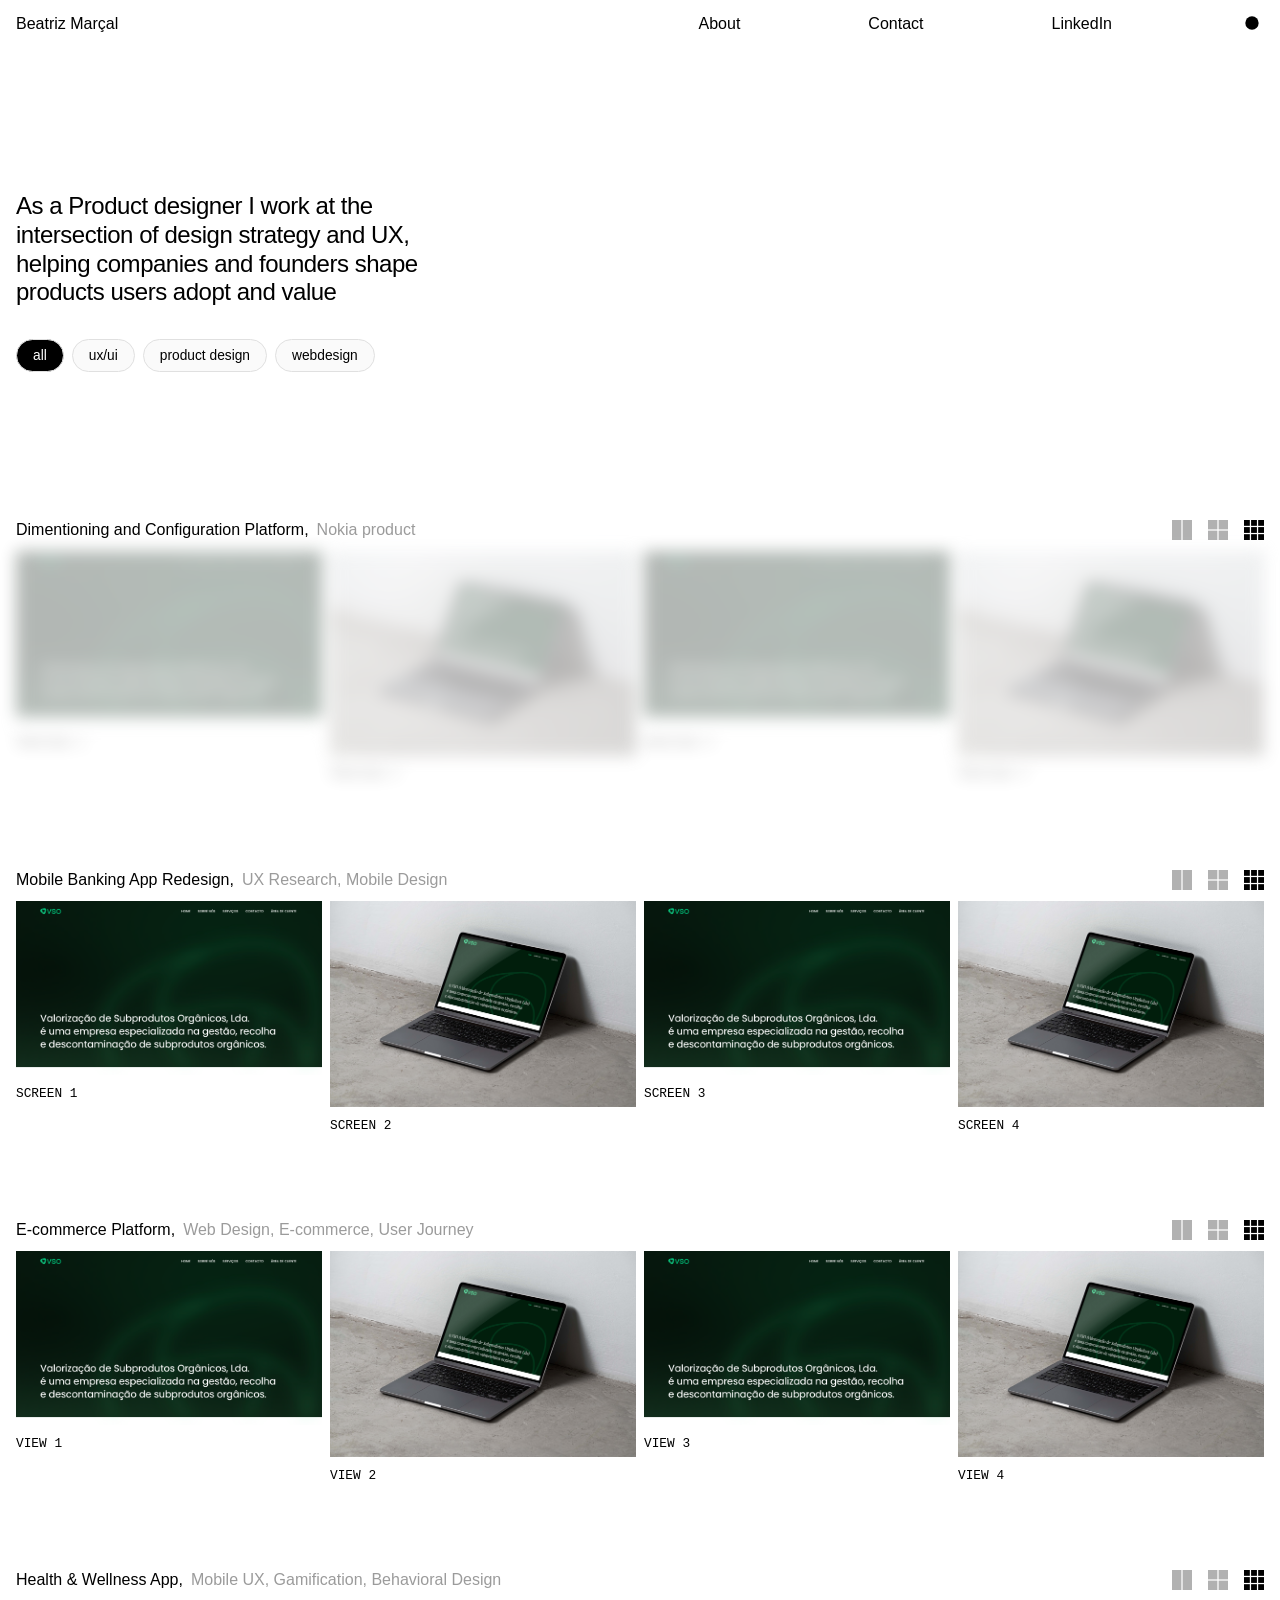
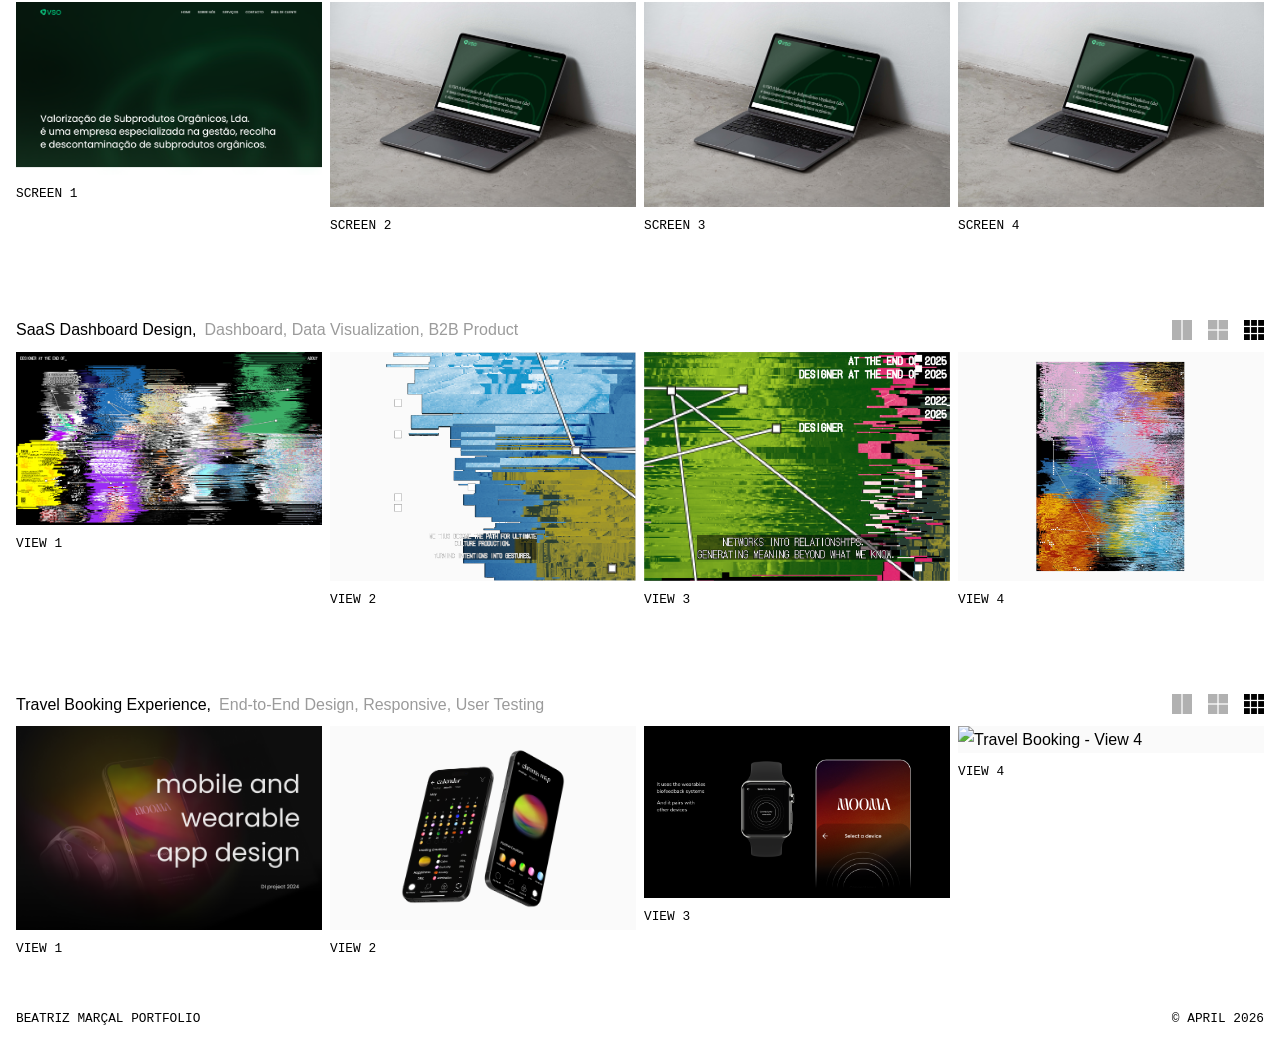
==== commit c9d131a6: "Deark mode" ====
--- a/index.html
+++ b/index.html
@@ -21,12 +21,20 @@
                 <a href="info.html" class="nav-link">About</a>
                 <a href="mailto:hello@beatrizmarcal.com" class="nav-link">Contact</a>
                 <a href="https://www.linkedin.com/in/beatriz-marcal" target="_blank" rel="noopener noreferrer" class="nav-link">LinkedIn</a>
+                <button class="theme-toggle" aria-label="Toggle theme">
+                    <svg class="light-icon" width="24" height="24" viewBox="0 0 24 24" fill="none" xmlns="http://www.w3.org/2000/svg">
+                        <circle cx="12" cy="12" r="8" fill="currentColor"/>
+                    </svg>
+                    <svg class="dark-icon" width="24" height="24" viewBox="0 0 24 24" fill="none" xmlns="http://www.w3.org/2000/svg" style="display: none;">
+                        <circle cx="12" cy="12" r="8" stroke="currentColor" stroke-width="2"/>
+                    </svg>
+                </button>
             </div>
         </div>
     </nav>
 
     <!-- Hero Section -->
-    <section class="hero">
+    <section class="hero fade-in-up">
         <div class="hero-container">
             <h3 class="hero-title">As a Product designer I work at the intersection of design strategy and UX, helping companies and founders shape products users adopt and value</h3>
         </div>
@@ -39,7 +47,7 @@
     </section>
 
     <!-- Projects Grid -->
-    <section class="projects">
+    <section class="projects fade-in-up" data-delay="2">
         <div class="projects-container">
             <!-- Project 6 - Private/Locked -->
             <article class="project-card project-locked" data-category="ux-ui product-design" data-grid="4" data-locked="true" data-password="Nokia2026NgDS" data-project-url="project-6.html">
--- a/main.css
+++ b/main.css
@@ -61,6 +61,38 @@
     --transition-normal: 0.3s ease;
 }
 
+/* ===========================
+   Dark Mode
+   =========================== */
+
+/* System preference: dark mode */
+@media (prefers-color-scheme: dark) {
+    :root {
+        --color-black: #ffffff;
+        --color-white: #121212;
+        --color-gray: #a0a0a0;
+        --color-gray-light: #1e1e1e;
+        --color-gray-border: #333333;
+    }
+}
+
+/* Manual theme overrides */
+[data-theme="light"] {
+    --color-black: #000000;
+    --color-white: #ffffff;
+    --color-gray: #9b9b9b;
+    --color-gray-light: #fafafa;
+    --color-gray-border: #e0e0e0;
+}
+
+[data-theme="dark"] {
+    --color-black: #dfdfdf;
+    --color-white: #0e0e0e;
+    --color-gray: #6a6a6a;
+    --color-gray-light: #1e1e1e;
+    --color-gray-border: #333333;
+}
+
 html {
     font-size: var(--font-size-base);
     scroll-behavior: smooth;
@@ -77,6 +109,7 @@
     min-height: 100%;
     display: flex;
     flex-direction: column;
+    transition: background-color var(--transition-normal), color var(--transition-normal);
 }
 
 img {
@@ -117,6 +150,12 @@
     line-height: var(--line-height-tight);
     color: var(--text-primary);
     letter-spacing: -0.02em;
+}
+
+.subtitle{
+    font-size: var(--font-size-h2);
+    font-weight: var(--font-weight-medium);
+    margin-bottom: var(--spacing-xs);
 }
 
 .text-1 {
@@ -163,6 +202,30 @@
     opacity: 0.7;
 }
 
+.theme-toggle {
+    background: none;
+    border: none;
+    cursor: pointer;
+    padding: 0;
+    display: flex;
+    align-items: center;
+    justify-content: center;
+    width: 24px;
+    height: 24px;
+    color: var(--text-primary);
+    transition: opacity var(--transition-fast);
+}
+
+.theme-toggle:hover {
+    opacity: 0.7;
+}
+
+.theme-toggle svg {
+    width: 20px;
+    height: 20px;
+    display: block;
+}
+
 .nav-menu {
     display: flex;
     gap: var(--spacing-3xl);
@@ -189,11 +252,15 @@
 .nav-toggle {
     display: none;
     flex-direction: column;
+    justify-content: center;
+    align-items: center;
     gap: 5px;
     background: none;
     border: none;
     cursor: pointer;
     padding: 0;
+    width: 25px;
+    height: 20px;
 }
 
 .nav-toggle span {
@@ -201,6 +268,8 @@
     height: 2px;
     background-color: var(--text-primary);
     transition: all var(--transition-fast);
+    display: block;
+    transform-origin: center;
 }
 
 /* ===========================
@@ -279,23 +348,39 @@
 }
 
 .project-card {
-    opacity: 1;
-    transform: scale(1);
-    transition: all var(--transition-normal);
     display: flex;
     flex-direction: column;
     gap: var(--spacing-xs);
     padding-top: var(--spacing-sm);
+    opacity: 1;
+    transform: scale(1);
+    transition: opacity 0.5s cubic-bezier(0.4, 0, 0.2, 1),
+                transform 0.5s cubic-bezier(0.4, 0, 0.2, 1);
+}
+
+.project-card.filtering-out {
+    opacity: 0;
+    transform: scale(0.95) translateY(10px);
+    pointer-events: none;
+}
+
+.project-card.filtering-in {
+    animation: filterIn 0.6s cubic-bezier(0.4, 0, 0.2, 1);
+}
+
+@keyframes filterIn {
+    from {
+        opacity: 0;
+        transform: scale(0.95) translateY(10px);
+    }
+    to {
+        opacity: 1;
+        transform: scale(1) translateY(0);
+    }
 }
 
 .project-card.hidden {
-    opacity: 0;
-    transform: scale(0.98);
-    height: 0;
-    overflow: hidden;
-    margin: 0;
-    padding: 0;
-    border: none;
+    display: none;
 }
 
 .project-link {
@@ -311,9 +396,18 @@
 /* Project Header - contains info and grid controls */
 .project-header {
     display: flex;
+    flex-direction: row;
     justify-content: space-between;
     align-items: center;
     max-width: var(--container-max);
+}
+
+/* Project Detail Header - vertical layout */
+.project-detail .project-header {
+    flex-direction: column;
+    align-items: flex-start;
+    margin-bottom: var(--spacing-md);
+    gap: var(--spacing-xs);
 }
 
 /* Grid Controls */
@@ -339,11 +433,26 @@
     height: 20px;
     display: block;
     opacity: 0.3;
-    transition: opacity var(--transition-fast);
+    transition: opacity var(--transition-fast), filter var(--transition-fast);
 }
 
 .grid-btn.active img {
     opacity: 1;
+}
+
+/* Dark mode: invert grid icons */
+@media (prefers-color-scheme: dark) {
+    .grid-btn img {
+        filter: invert(1);
+    }
+}
+
+[data-theme="dark"] .grid-btn img {
+    filter: invert(1);
+}
+
+[data-theme="light"] .grid-btn img {
+    filter: none;
 }
 
 .project-info {
@@ -441,6 +550,7 @@
     color: var(--text-secondary);
     font-size: var(--font-size-base);
     font-weight: var(--font-weight-normal);
+
     transition: color var(--transition-fast);
 }
 
@@ -449,28 +559,8 @@
     color: var(--text-primary);
 }
 
-
-.project-detail-title {
-    font-size: var(--font-size-h1);
-    font-weight: var(--font-weight-normal);
-    line-height: var(--line-height-tight);
-    margin-bottom: var(--spacing-sm);
-}
-
-.project-meta {
-    font-size: var(--font-size-base);
-    color: var(--text-secondary);
-    font-weight: var(--font-weight-normal);
-}
-
 .project-section {
     margin-bottom: var(--spacing-lg);
-}
-
-.project-section h2 {
-    font-size: var(--font-size-h2);
-    font-weight: var(--font-weight-medium);
-    margin-bottom: var(--spacing-xs);
 }
 
 .project-section p {
@@ -596,7 +686,19 @@
         --container-padding: 2rem;
     }
     
-   
+    .hero-container {
+        max-width: 700px;
+    }
+    
+    /* Project grid controls */
+    .grid-btn img {
+        width: 28px;
+        height: 28px;
+    }
+    
+    .project-info {
+        gap: 12px;
+    }
     
     .info-description {
         padding-right: 50%;
@@ -608,6 +710,7 @@
 }
 
 @media (max-width: 1024px) {
+    /* Info Page */
     .info-main-layout {
         gap: 5%;
     }
@@ -621,7 +724,39 @@
     }
 
     .info-description {
-    padding-right: 26%;
+        padding-right: 26%;
+    }
+    
+    /* Project Detail Navigation */
+    .project-detail-grid {
+        display: grid;
+        grid-template-columns: 1fr 1fr;
+        gap: var(--spacing-md);
+    }
+    
+    .project-nav-left,
+    .project-nav-right {
+        position: relative;
+        top: auto;
+        left: auto;
+        right: auto;
+        transform: none;
+        padding: 0;
+    }
+    
+    .project-detail-container {
+        grid-column: 1 / -1;
+        order: 1;
+    }
+    
+    .project-nav-left {
+        order: 2;
+        text-align: left;
+    }
+    
+    .project-nav-right {
+        order: 2;
+        text-align: right;
     }
 }
 
@@ -631,13 +766,32 @@
         padding: 0;
     }
     
-    .project-header {
-        flex-direction: column;
+    /* Index page project headers - keep row layout with top alignment */
+    .projects .project-header {
+        flex-direction: row;
         gap: var(--spacing-sm);
         align-items: flex-start;
     }
     
-    .grid-controls {
+    .projects .project-info {
+        display: flex;
+        flex-direction: column;
+        gap: 0;
+    }
+    
+    .projects .grid-controls {
+        align-self: flex-start;
+    }
+    
+    /* Detail page project headers - column layout */
+    .project-detail .project-header {
+        flex-direction: column;
+        align-items: flex-start;
+        margin-bottom: var(--spacing-md);
+        gap: var(--spacing-sm);
+    }
+    
+    .project-detail .grid-controls {
         align-self: flex-end;
     }
     
@@ -678,9 +832,18 @@
         display: flex;
     }
     
+    .theme-toggle {
+        align-self: center;
+    }
+    
+    .theme-toggle svg {
+        width: 20px;
+        height: 20px;
+    }
+    
     .nav-menu {
         position: fixed;
-        top: 55px;
+        top: calc(0.6rem * 2 + 1.6rem);
         left: 0;
         right: 0;
         background-color: var(--bg-color);
@@ -691,6 +854,7 @@
         opacity: 0;
         visibility: hidden;
         transition: all var(--transition-normal);
+        z-index: 999;
     }
     
     .nav-menu.active {
@@ -898,4 +1062,69 @@
 .password-error-inline {
     font-size: var(--font-size-caption);
     min-height: 14px;
+}
+
+/* ===========================
+   Smooth Fade-In Animations
+   =========================== */
+
+.fade-in-up {
+    opacity: 0;
+    transform: translateY(30px);
+    transition: opacity 0.8s cubic-bezier(0.25, 0.46, 0.45, 0.94), 
+                transform 0.8s cubic-bezier(0.25, 0.46, 0.45, 0.94);
+}
+
+.fade-in-up.is-visible {
+    opacity: 1;
+    transform: translateY(0);
+}
+
+/* Delay variants for staggered animations */
+.fade-in-up[data-delay="1"] {
+    transition-delay: 0.1s;
+}
+
+.fade-in-up[data-delay="2"] {
+    transition-delay: 0.2s;
+}
+
+.fade-in-up[data-delay="3"] {
+    transition-delay: 0.3s;
+}
+
+.fade-in-up[data-delay="4"] {
+    transition-delay: 0.4s;
+}
+
+.fade-in-up[data-delay="5"] {
+    transition-delay: 0.5s;
+}
+
+/* ===========================
+   Scroll Progress Bar
+   =========================== */
+
+.scroll-progress-bar {
+    position: fixed;
+    top: 0;
+    left: 0;
+    height: 3px;
+    background-color: var(--text-primary);
+    width: 0%;
+    z-index: 1001;
+    transition: width 0.1s ease-out;
+}
+
+/* Reduce motion for accessibility */
+@media (prefers-reduced-motion: reduce) {
+    .fade-in-up {
+        opacity: 1;
+        transform: none;
+        transition: none;
+    }
+    
+    .scroll-progress-bar {
+        display: none;
+    }
 }
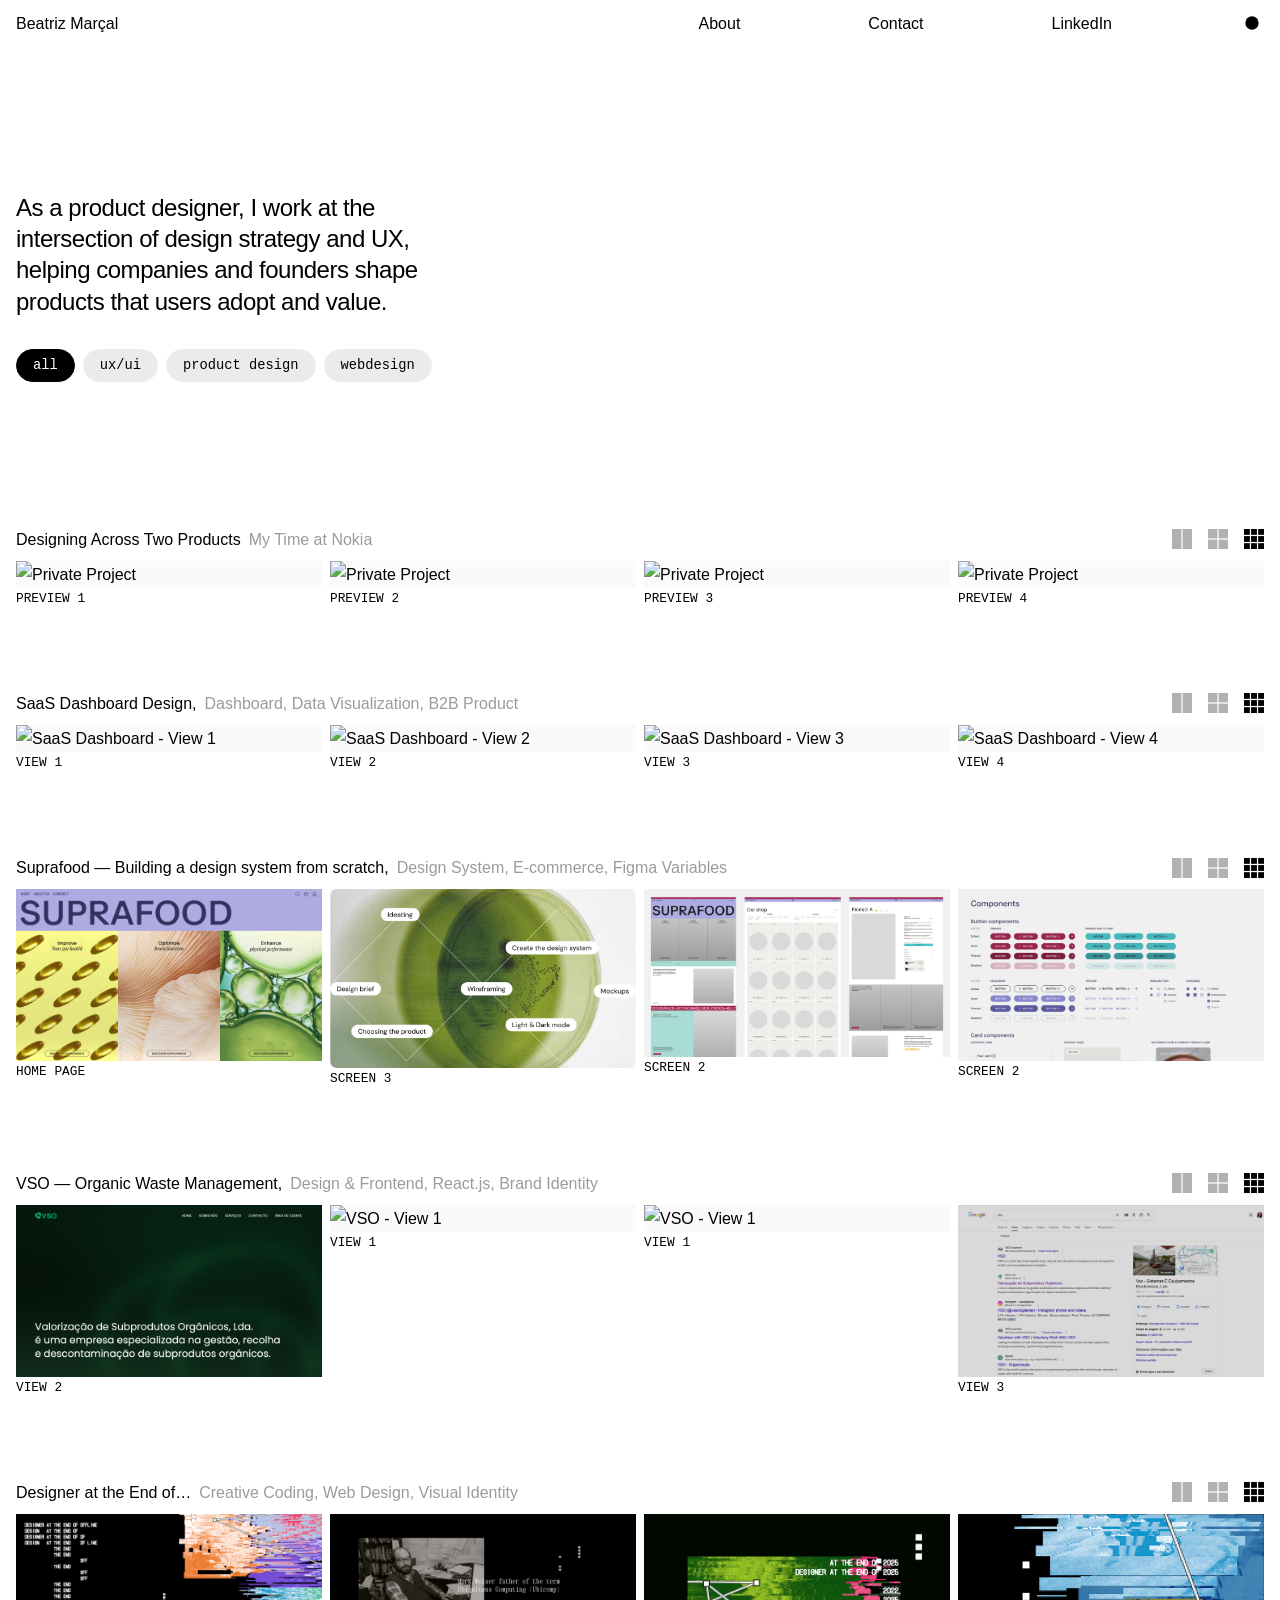
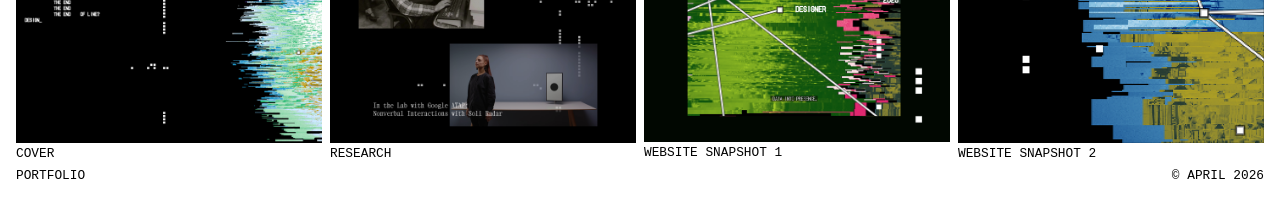
==== commit a87d72eb: "3 case study" ====
--- a/index.html
+++ b/index.html
@@ -3,8 +3,9 @@
 <head>
     <meta charset="UTF-8">
     <meta name="viewport" content="width=device-width, initial-scale=1.0">
+    <link rel="icon" type="image/svg+xml" href="favicon.svg">
     <meta name="description" content="Beatriz Marçal - Product Designer portfolio showcasing UX/UI, Product Design, and Web Design projects">
-    <title>Beatriz Marçal | Product Designer</title>
+    <title>Beatriz Marçal — Portfolio</title>
     <link rel="stylesheet" href="main.css">
 </head>
 <body>
@@ -36,7 +37,7 @@
     <!-- Hero Section -->
     <section class="hero fade-in-up">
         <div class="hero-container">
-            <h3 class="hero-title">As a Product designer I work at the intersection of design strategy and UX, helping companies and founders shape products users adopt and value</h3>
+            <h3 class="hero-title">As a product designer, I work at the intersection of design strategy and UX, helping companies and founders shape products that users adopt and value.</h3>
         </div>
         <div class="filters-container">
             <button class="filter-chip active" data-filter="all">All</button>
@@ -49,35 +50,31 @@
     <!-- Projects Grid -->
     <section class="projects fade-in-up" data-delay="2">
         <div class="projects-container">
-            <!-- Project 6 - Private/Locked -->
-            <article class="project-card project-locked" data-category="ux-ui product-design" data-grid="4" data-locked="true" data-password="Nokia2026NgDS" data-project-url="project-6.html">
-                <div class="project-header">
-                    <div class="project-link-locked locked-project-trigger">
-                        <div class="project-info">
-                            <h2 class="text-1">Dimentioning and Configuration Platform,</h2>
-                            <p class="text-1-secondary">Nokia product</p>
-                        </div>
-                    </div>
-                    <div class="grid-controls">
-                        <button class="grid-btn grid-btn-mobile" data-grid-value="1" aria-label="1 column">
-                            <img src="Icons/grid 1.svg" alt="1 column">
-                        </button>
-                        <button class="grid-btn" data-grid-value="2" aria-label="2 columns">
-                            <img src="Icons/grid 2.svg" alt="2 columns">
-                        </button>
-                        <button class="grid-btn grid-btn-desktop" data-grid-value="3" aria-label="3 columns">
-                            <img src="Icons/grid 3.svg" alt="3 columns">
-                        </button>
-                        <button class="grid-btn grid-btn-desktop active" data-grid-value="4" aria-label="4 columns">
-                            <img src="Icons/grid 4.svg" alt="4 columns">
-                        </button>
-                    </div>
-                </div>
-                <div class="password-inline" style="display: none;">
-                    <input type="password" id="passwordInput" class="password-input-inline" placeholder="Password">
-                    <p id="passwordError" class="password-error-inline"></p>
-                </div>
-                <div class="project-images project-images-locked">
+            <!-- Project 5 -->
+            <article class="project-card" data-category="ux-ui product-design" data-grid="4">
+                <div class="project-header">
+                    <a href="project-5.html" class="project-link">
+                        <div class="project-info">
+                            <h2 class="text-1">Designing Across Two Products</h2>
+                            <p class="text-1-secondary">My Time at Nokia</p>
+                        </div>
+                    </a>
+                    <div class="grid-controls">
+                        <button class="grid-btn grid-btn-mobile" data-grid-value="1" aria-label="1 column">
+                            <img src="Icons/grid 1.svg" alt="1 column">
+                        </button>
+                        <button class="grid-btn" data-grid-value="2" aria-label="2 columns">
+                            <img src="Icons/grid 2.svg" alt="2 columns">
+                        </button>
+                        <button class="grid-btn grid-btn-desktop" data-grid-value="3" aria-label="3 columns">
+                            <img src="Icons/grid 3.svg" alt="3 columns">
+                        </button>
+                        <button class="grid-btn grid-btn-desktop active" data-grid-value="4" aria-label="4 columns">
+                            <img src="Icons/grid 4.svg" alt="4 columns">
+                        </button>
+                    </div>
+                </div>
+                <div class="project-images">
                     <figure>
                         <img src="Project_images/project1/Foto1.png" alt="Private Project" loading="lazy">
                         <figcaption class="caption">Preview 1</figcaption>
@@ -97,223 +94,180 @@
                 </div>
             </article>
 
+            <!-- Project 4 -->
+            <article class="project-card" data-category="product-design webdesign" data-grid="4">
+                <div class="project-header">
+                    <a href="project-4.html" class="project-link">
+                        <div class="project-info">
+                            <h2 class="text-1">SaaS Dashboard Design,</h2>
+                            <p class="text-1-secondary">Dashboard, Data Visualization, B2B Product</p>
+                        </div>
+                    </a>
+                    <div class="grid-controls">
+                        <button class="grid-btn grid-btn-mobile" data-grid-value="1" aria-label="1 column">
+                            <img src="Icons/grid 1.svg" alt="1 column">
+                        </button>
+                        <button class="grid-btn" data-grid-value="2" aria-label="2 columns">
+                            <img src="Icons/grid 2.svg" alt="2 columns">
+                        </button>
+                        <button class="grid-btn grid-btn-desktop" data-grid-value="3" aria-label="3 columns">
+                            <img src="Icons/grid 3.svg" alt="3 columns">
+                        </button>
+                        <button class="grid-btn grid-btn-desktop active" data-grid-value="4" aria-label="4 columns">
+                            <img src="Icons/grid 4.svg" alt="4 columns">
+                        </button>
+                    </div>
+                </div>
+                <div class="project-images">
+                    <figure>
+                        <img src="Project_images/project4/O8.png" alt="SaaS Dashboard - View 1" loading="lazy">
+                        <figcaption class="caption">View 1</figcaption>
+                    </figure>
+                    <figure>
+                        <img src="Project_images/project4/O2.png" alt="SaaS Dashboard - View 2" loading="lazy">
+                        <figcaption class="caption">View 2</figcaption>
+                    </figure>
+                    <figure>
+                        <img src="Project_images/project4/O4.png" alt="SaaS Dashboard - View 3" loading="lazy">
+                        <figcaption class="caption">View 3</figcaption>
+                    </figure>
+                    <figure>
+                        <img src="Project_images/project4/O7.png" alt="SaaS Dashboard - View 4" loading="lazy">
+                        <figcaption class="caption">View 4</figcaption>
+                    </figure>
+                </div>
+            </article>
+
+            <!-- Project 3 -->
+            <article class="project-card" data-category="product-design ux-ui" data-grid="4">
+                <div class="project-header">
+                    <a href="project-3.html" class="project-link">
+                        <div class="project-info">
+                            <h2 class="text-1">Suprafood — Building a design system from scratch,</h2>
+                            <p class="text-1-secondary">Design System, E-commerce, Figma Variables</p>
+                        </div>
+                    </a>
+                    <div class="grid-controls">
+                        <button class="grid-btn grid-btn-mobile" data-grid-value="1" aria-label="1 column">
+                            <img src="Icons/grid 1.svg" alt="1 column">
+                        </button>
+                        <button class="grid-btn" data-grid-value="2" aria-label="2 columns">
+                            <img src="Icons/grid 2.svg" alt="2 columns">
+                        </button>
+                        <button class="grid-btn grid-btn-desktop" data-grid-value="3" aria-label="3 columns">
+                            <img src="Icons/grid 3.svg" alt="3 columns">
+                        </button>
+                        <button class="grid-btn grid-btn-desktop active" data-grid-value="4" aria-label="4 columns">
+                            <img src="Icons/grid 4.svg" alt="4 columns">
+                        </button>
+                    </div>
+                </div>
+                <div class="project-images">
+                    <figure>
+                        <img src="Project_images/project3/Home page.png" alt="Suprafood - Home Page" loading="lazy">
+                        <figcaption class="caption">Home Page</figcaption>
+                    </figure>
+                    <figure>
+                        <img src="Project_images/project3/2.png" alt="Suprafood - Screen 3" loading="lazy">
+                        <figcaption class="caption">Screen 3</figcaption>
+                    </figure>
+                    <figure>
+                        <img src="Project_images/project3/3.1.png" alt="Suprafood - Screen 2" loading="lazy">
+                        <figcaption class="caption">Screen 2</figcaption>
+                    </figure>
+                    <figure>
+                        <img src="Project_images/project3/8.1.png" alt="Suprafood - Screen 2" loading="lazy">
+                        <figcaption class="caption">Screen 2</figcaption>
+                    </figure>
+                </div>
+            </article>
+
+            <!-- Project 2 -->
+            <article class="project-card" data-category="webdesign product-design" data-grid="4">
+                <div class="project-header">
+                    <a href="project-2.html" class="project-link">
+                        <div class="project-info">
+                            <h2 class="text-1">VSO — Organic Waste Management,</h2>
+                            <p class="text-1-secondary">Design & Frontend, React.js, Brand Identity</p>
+                        </div>
+                    </a>
+                    <div class="grid-controls">
+                        <button class="grid-btn grid-btn-mobile" data-grid-value="1" aria-label="1 column">
+                            <img src="Icons/grid 1.svg" alt="1 column">
+                        </button>
+                        <button class="grid-btn" data-grid-value="2" aria-label="2 columns">
+                            <img src="Icons/grid 2.svg" alt="2 columns">
+                        </button>
+                        <button class="grid-btn grid-btn-desktop" data-grid-value="3" aria-label="3 columns">
+                            <img src="Icons/grid 3.svg" alt="3 columns">
+                        </button>
+                        <button class="grid-btn grid-btn-desktop active" data-grid-value="4" aria-label="4 columns">
+                            <img src="Icons/grid 4.svg" alt="4 columns">
+                        </button>
+                    </div>
+                </div>
+                <div class="project-images">
+                    <figure>
+                        <img src="Project_images/project2/Foto1.1.png" alt="VSO - View 2" loading="lazy">
+                        <figcaption class="caption">View 2</figcaption>
+                    </figure>
+                    <figure>
+                        <img src="Project_images/project2/Foto 7.png" alt="VSO - View 1" loading="lazy">
+                        <figcaption class="caption">View 1</figcaption>
+                    </figure>
+                     <figure>
+                        <img src="Project_images/project2/Foto1.2.png" alt="VSO - View 1" loading="lazy">
+                        <figcaption class="caption">View 1</figcaption>
+                    </figure>
+                    
+                    
+                    <figure>
+                        <img src="Project_images/project2/Foto4.2.png" alt="VSO - View 3" loading="lazy">
+                        <figcaption class="caption">View 3</figcaption>
+                    </figure>
+                </div>
+            </article>
+
             <!-- Project 1 -->
             <article class="project-card" data-category="ux-ui product-design" data-grid="4">
                 <div class="project-header">
                     <a href="project-1.html" class="project-link">
                         <div class="project-info">
-                            <h2 class="text-1">Mobile Banking App Redesign,</h2>
-                            <h2 class="text-1-secondary">UX Research, Mobile Design</h2>
-                        </div>
-                    </a>
-                    <div class="grid-controls">
-                        <button class="grid-btn grid-btn-mobile" data-grid-value="1" aria-label="1 column">
-                            <img src="Icons/grid 1.svg" alt="1 column">
-                        </button>
-                        <button class="grid-btn" data-grid-value="2" aria-label="2 columns">
-                            <img src="Icons/grid 2.svg" alt="2 columns">
-                        </button>
-                        <button class="grid-btn grid-btn-desktop" data-grid-value="3" aria-label="3 columns">
-                            <img src="Icons/grid 3.svg" alt="3 columns">
-                        </button>
-                        <button class="grid-btn grid-btn-desktop active" data-grid-value="4" aria-label="4 columns">
-                            <img src="Icons/grid 4.svg" alt="4 columns">
-                        </button>
-                    </div>
-                </div>
-                <div class="project-images">
-                    <figure>
-                        <img src="Project_images/project1/Foto1.png" alt="Mobile Banking App - Screen 1" loading="lazy">
-                        <figcaption class="caption">Screen 1</figcaption>
-                    </figure>
-                    <figure>
-                        <img src="Project_images/project1/Foto4.png" alt="Mobile Banking App - Screen 2" loading="lazy">
-                        <figcaption class="caption">Screen 2</figcaption>
-                    </figure>
-                    <figure>
-                        <img src="Project_images/project1/Foto1.png" alt="Mobile Banking App - Screen 3" loading="lazy">
-                        <figcaption class="caption">Screen 3</figcaption>
-                    </figure>
-                    <figure>
-                        <img src="Project_images/project1/Foto4.png" alt="Mobile Banking App - Screen 4" loading="lazy">
-                        <figcaption class="caption">Screen 4</figcaption>
-                    </figure>
-                </div>
-            </article>
-
-            <!-- Project 2 -->
-            <article class="project-card" data-category="webdesign product-design" data-grid="4">
-                <div class="project-header">
-                    <a href="project-2.html" class="project-link">
-                        <div class="project-info">
-                            <h2 class="text-1">E-commerce Platform,</h2>
-                            <p class="text-1-secondary">Web Design, E-commerce, User Journey</p>
-                        </div>
-                    </a>
-                    <div class="grid-controls">
-                        <button class="grid-btn grid-btn-mobile" data-grid-value="1" aria-label="1 column">
-                            <img src="Icons/grid 1.svg" alt="1 column">
-                        </button>
-                        <button class="grid-btn" data-grid-value="2" aria-label="2 columns">
-                            <img src="Icons/grid 2.svg" alt="2 columns">
-                        </button>
-                        <button class="grid-btn grid-btn-desktop" data-grid-value="3" aria-label="3 columns">
-                            <img src="Icons/grid 3.svg" alt="3 columns">
-                        </button>
-                        <button class="grid-btn grid-btn-desktop active" data-grid-value="4" aria-label="4 columns">
-                            <img src="Icons/grid 4.svg" alt="4 columns">
-                        </button>
-                    </div>
-                </div>
-                <div class="project-images">
-                    <figure>
-                        <img src="Project_images/project2/Foto1.png" alt="E-commerce Platform - View 1" loading="lazy">
-                        <figcaption class="caption">View 1</figcaption>
-                    </figure>
-                    <figure>
-                        <img src="Project_images/project2/Foto4.png" alt="E-commerce Platform - View 2" loading="lazy">
-                        <figcaption class="caption">View 2</figcaption>
-                    </figure>
-                    <figure>
-                        <img src="Project_images/project2/Foto1.png" alt="E-commerce Platform - View 3" loading="lazy">
-                        <figcaption class="caption">View 3</figcaption>
-                    </figure>
-                    <figure>
-                        <img src="Project_images/project2/Foto4.png" alt="E-commerce Platform - View 4" loading="lazy">
-                        <figcaption class="caption">View 4</figcaption>
-                    </figure>
-                </div>
-            </article>
-
-            <!-- Project 3 -->
-            <article class="project-card" data-category="ux-ui" data-grid="4">
-                <div class="project-header">
-                    <a href="project-3.html" class="project-link">
-                        <div class="project-info">
-                            <h2 class="text-1">Health & Wellness App,</h2>
-                            <p class="text-1-secondary">Mobile UX, Gamification, Behavioral Design</p>
-                        </div>
-                    </a>
-                    <div class="grid-controls">
-                        <button class="grid-btn grid-btn-mobile" data-grid-value="1" aria-label="1 column">
-                            <img src="Icons/grid 1.svg" alt="1 column">
-                        </button>
-                        <button class="grid-btn" data-grid-value="2" aria-label="2 columns">
-                            <img src="Icons/grid 2.svg" alt="2 columns">
-                        </button>
-                        <button class="grid-btn grid-btn-desktop" data-grid-value="3" aria-label="3 columns">
-                            <img src="Icons/grid 3.svg" alt="3 columns">
-                        </button>
-                        <button class="grid-btn grid-btn-desktop active" data-grid-value="4" aria-label="4 columns">
-                            <img src="Icons/grid 4.svg" alt="4 columns">
-                        </button>
-                    </div>
-                </div>
-                <div class="project-images">
-                    <figure>
-                        <img src="Project_images/project3/Foto1.png" alt="Health App - Screen 1" loading="lazy">
-                        <figcaption class="caption">Screen 1</figcaption>
-                    </figure>
-                    <figure>
-                        <img src="Project_images/project3/Foto4.png" alt="Health App - Screen 2" loading="lazy">
-                        <figcaption class="caption">Screen 2</figcaption>
-                    </figure>
-                    <figure>
-                        <img src="Project_images/project3/Foto4.png" alt="Health App - Screen 3" loading="lazy">
-                        <figcaption class="caption">Screen 3</figcaption>
-                    </figure>
-                    <figure>
-                        <img src="Project_images/project3/Foto4.png" alt="Health App - Screen 4" loading="lazy">
-                        <figcaption class="caption">Screen 4</figcaption>
-                    </figure>
-                </div>
-            </article>
-
-            <!-- Project 4 -->
-            <article class="project-card" data-category="product-design webdesign" data-grid="4">
-                <div class="project-header">
-                    <a href="project-4.html" class="project-link">
-                        <div class="project-info">
-                            <h2 class="text-1">SaaS Dashboard Design,</h2>
-                            <p class="text-1-secondary">Dashboard, Data Visualization, B2B Product</p>
-                        </div>
-                    </a>
-                    <div class="grid-controls">
-                        <button class="grid-btn grid-btn-mobile" data-grid-value="1" aria-label="1 column">
-                            <img src="Icons/grid 1.svg" alt="1 column">
-                        </button>
-                        <button class="grid-btn" data-grid-value="2" aria-label="2 columns">
-                            <img src="Icons/grid 2.svg" alt="2 columns">
-                        </button>
-                        <button class="grid-btn grid-btn-desktop" data-grid-value="3" aria-label="3 columns">
-                            <img src="Icons/grid 3.svg" alt="3 columns">
-                        </button>
-                        <button class="grid-btn grid-btn-desktop active" data-grid-value="4" aria-label="4 columns">
-                            <img src="Icons/grid 4.svg" alt="4 columns">
-                        </button>
-                    </div>
-                </div>
-                <div class="project-images">
-                    <figure>
-                        <img src="Project_images/project4/O8.png" alt="SaaS Dashboard - View 1" loading="lazy">
-                        <figcaption class="caption">View 1</figcaption>
-                    </figure>
-                    <figure>
-                        <img src="Project_images/project4/O2.png" alt="SaaS Dashboard - View 2" loading="lazy">
-                        <figcaption class="caption">View 2</figcaption>
-                    </figure>
-                    <figure>
-                        <img src="Project_images/project4/O4.png" alt="SaaS Dashboard - View 3" loading="lazy">
-                        <figcaption class="caption">View 3</figcaption>
-                    </figure>
-                    <figure>
-                        <img src="Project_images/project4/O7.png" alt="SaaS Dashboard - View 4" loading="lazy">
-                        <figcaption class="caption">View 4</figcaption>
-                    </figure>
-                </div>
-            </article>
-
-        
-            <!-- Project 5 -->
-            <article class="project-card" data-category="ux-ui webdesign product-design" data-grid="4">
-                <div class="project-header">
-                    <a href="project-5.html" class="project-link">
-                        <div class="project-info">
-                            <h2 class="text-1">Travel Booking Experience,</h2>
-                            <p class="text-1-secondary">End-to-End Design, Responsive, User Testing</p>
-                        </div>
-                    </a>
-                    <div class="grid-controls">
-                        <button class="grid-btn grid-btn-mobile" data-grid-value="1" aria-label="1 column">
-                            <img src="Icons/grid 1.svg" alt="1 column">
-                        </button>
-                        <button class="grid-btn" data-grid-value="2" aria-label="2 columns">
-                            <img src="Icons/grid 2.svg" alt="2 columns">
-                        </button>
-                        <button class="grid-btn grid-btn-desktop" data-grid-value="3" aria-label="3 columns">
-                            <img src="Icons/grid 3.svg" alt="3 columns">
-                        </button>
-                        <button class="grid-btn grid-btn-desktop active" data-grid-value="4" aria-label="4 columns">
-                            <img src="Icons/grid 4.svg" alt="4 columns">
-                        </button>
-                    </div>
-                </div>
-                <div class="project-images">
-                    <figure>
-                        <img src="Project_images/project5/M1.png" alt="Travel Booking - View 1" loading="lazy">
-                        <figcaption class="caption">View 1</figcaption>
-                    </figure>
-                    <figure>
-                        <img src="Project_images/project5/M2.png" alt="Travel Booking - View 2" loading="lazy">
-                        <figcaption class="caption">View 2</figcaption>
-                    </figure>
-                    <figure>
-                        <img src="Project_images/project5/M16.png" alt="Travel Booking - View 3" loading="lazy">
-                        <figcaption class="caption">View 3</figcaption>
-                    </figure>
-                    <figure>
-                        <img src="Project_images/project5/M17.png" alt="Travel Booking - View 4" loading="lazy">
-                        <figcaption class="caption">View 4</figcaption>
+                            <h2 class="text-1">Designer at the End of…</h2>
+                            <p class="text-1-secondary">Creative Coding, Web Design, Visual Identity</p>
+                        </div>
+                    </a>
+                    <div class="grid-controls">
+                        <button class="grid-btn grid-btn-mobile" data-grid-value="1" aria-label="1 column">
+                            <img src="Icons/grid 1.svg" alt="1 column">
+                        </button>
+                        <button class="grid-btn" data-grid-value="2" aria-label="2 columns">
+                            <img src="Icons/grid 2.svg" alt="2 columns">
+                        </button>
+                        <button class="grid-btn grid-btn-desktop" data-grid-value="3" aria-label="3 columns">
+                            <img src="Icons/grid 3.svg" alt="3 columns">
+                        </button>
+                        <button class="grid-btn grid-btn-desktop active" data-grid-value="4" aria-label="4 columns">
+                            <img src="Icons/grid 4.svg" alt="4 columns">
+                        </button>
+                    </div>
+                </div>
+                <div class="project-images">
+                    <figure>
+                        <img src="Project_images/project1/fin 1.png" alt="Designer at the End of - Main Visual" loading="lazy">
+                        <figcaption class="caption">Cover</figcaption>
+                    </figure>
+                    <figure>
+                        <img src="Project_images/project1/fin 2.png" alt="Designer at the End of - Research" loading="lazy">
+                        <figcaption class="caption">Research</figcaption>
+                    </figure>
+                    <figure>
+                        <img src="Project_images/project1/fin 5.png" alt="Designer at the End of - Website" loading="lazy">
+                        <figcaption class="caption">Website snapshot 1</figcaption>
+                    </figure>
+                    <figure>
+                        <img src="Project_images/project1/fin 4.png" alt="Designer at the End of - Poster" loading="lazy">
+                        <figcaption class="caption">Website snapshot 2</figcaption>
                     </figure>
                 </div>
             </article>
@@ -321,7 +275,7 @@
     </section>
 
     <footer class="footer">
-        <p class="caption">Beatriz Marçal Portfolio</p>
+        <p class="caption">Portfolio</p>
         <p class="caption">© April 2026</p>
     </footer>
 
--- a/main.css
+++ b/main.css
@@ -14,6 +14,7 @@
     --color-white: #ffffff;
     --color-gray: #9b9b9b;
     --color-gray-light: #fafafa;
+    --color-gray-lighter: #ebebeb;
     --color-gray-border: #e0e0e0;
     
     /* Semantic Colors */
@@ -37,7 +38,7 @@
     --font-weight-medium: 500;
     
     /* Line Heights */
-    --line-height-tight: 1.2;
+    --line-height-tight: 1.3;
     --line-height-snug: 1.4;
     --line-height-normal: 1.6;
     --line-height-relaxed: 1.7;
@@ -66,15 +67,7 @@
    =========================== */
 
 /* System preference: dark mode */
-@media (prefers-color-scheme: dark) {
-    :root {
-        --color-black: #ffffff;
-        --color-white: #121212;
-        --color-gray: #a0a0a0;
-        --color-gray-light: #1e1e1e;
-        --color-gray-border: #333333;
-    }
-}
+
 
 /* Manual theme overrides */
 [data-theme="light"] {
@@ -82,16 +75,19 @@
     --color-white: #ffffff;
     --color-gray: #9b9b9b;
     --color-gray-light: #fafafa;
+    --color-gray-lighter: #ebebeb;
     --color-gray-border: #e0e0e0;
 }
 
 [data-theme="dark"] {
-    --color-black: #dfdfdf;
-    --color-white: #0e0e0e;
-    --color-gray: #6a6a6a;
-    --color-gray-light: #1e1e1e;
-    --color-gray-border: #333333;
-}
+    --color-black: #cbcbcb;
+    --color-white: #1a1a1a;
+    --color-gray: #8a8a8a;
+    --color-gray-light: #242424;
+    --color-gray-lighter: #3a3a3a;
+    --color-gray-border: #3a3a3a;
+}
+
 
 html {
     font-size: var(--font-size-base);
@@ -155,7 +151,10 @@
 .subtitle{
     font-size: var(--font-size-h2);
     font-weight: var(--font-weight-medium);
-    margin-bottom: var(--spacing-xs);
+    max-width: 800px;
+    margin-left: auto;
+    margin-right: auto;
+    text-align: left;
 }
 
 .text-1 {
@@ -307,11 +306,12 @@
 
 .filter-chip {
     padding: var(--spacing-xs) var(--spacing-sm);
-    background-color: var(--bg-secondary);
-    border: 1px solid var(--border-color);
+    background-color: var(--color-gray-lighter);
+    border: 1px solid var(--color-gray-lighter);
     border-radius: 20px;
     font-size: var(--font-size-small);
     font-weight: var(--font-weight-normal);
+    font-family: 'Courier New', Courier, monospace;
     color: var(--text-primary);
     cursor: pointer;
     text-transform: lowercase;
@@ -319,13 +319,53 @@
 }
 
 .filter-chip:hover {
-    background-color: var(--bg-secondary);
-    color: var(--text-primary);
+    background-color: var(--text-primary);
+    border-color: var(--text-primary);
+    color: var(--bg-color);
 }
 
 .filter-chip.active {
     background-color: var(--text-primary);
+    border-color: var(--text-primary);
     color: var(--bg-color);
+}
+
+/* ===========================
+   Colored Chips
+   =========================== */
+
+.chips-container {
+    display: flex;
+    gap: 0.75rem;
+    flex-wrap: wrap;
+    margin-top: var(--spacing-sm);
+}
+
+.chip {
+    padding: 0.2rem 1.30rem;
+    border-radius: 24px;
+    font-size: 0.95rem;
+    font-weight: var(--font-weight-medium);
+    border: 1px solid;
+    display: inline-block;
+}
+
+.chip-yellow {
+    background-color: #e8e5c8;
+    color: #5a5842;
+    border-color: #d4d1b8;
+}
+
+.chip-blue {
+    background-color: #d4e4f7;
+    color: #3d5a7a;
+    border-color: #b8d1ed;
+}
+
+.chip-purple {
+    background-color: #e4dff7;
+    color: #5a4d7a;
+    border-color: #d1c8ed;
 }
 
 /* ===========================
@@ -406,8 +446,12 @@
 .project-detail .project-header {
     flex-direction: column;
     align-items: flex-start;
+    margin-top: var(--spacing-md);
     margin-bottom: var(--spacing-md);
     gap: var(--spacing-xs);
+    max-width: 800px;
+    margin-left: auto;
+    margin-right: auto;
 }
 
 /* Grid Controls */
@@ -482,10 +526,6 @@
     background-color: var(--bg-secondary);
 }
 
-.project-images figcaption {
-    margin-top: var(--spacing-xs);
-}
-
 /* Grid layout variations */
 [data-grid="1"] .project-images {
     grid-template-columns: 1fr;
@@ -513,62 +553,39 @@
    =========================== */
 
 .project-detail {
-    padding: var(--spacing-4xl) 0;
+    padding: var(--spacing-xl) 0 0 0;
     flex: 1;
 }
 
 .project-detail-grid {
-    display: flex;
-    justify-content: center;
-    max-width: 100%;
-}
-
-.project-nav-left,
-.project-nav-right {
-    position: fixed;
-    top: 50%;
-    transform: translateY(-50%);
-    z-index: 100;
-}
-
-.project-nav-left {
-    left: var(--container-padding);
-}
-
-.project-nav-right {
-    right: var(--container-padding);
+    max-width: 1400px;
+    margin: 0 auto;
+    padding: 0 var(--spacing-lg);
 }
 
 .project-detail-container {
-    max-width: 900px;
+    max-width: 1400px;
     width: 100%;
     padding: 0;
 }
 
-.back-link,
-.next-link {
-    color: var(--text-secondary);
-    font-size: var(--font-size-base);
-    font-weight: var(--font-weight-normal);
-
-    transition: color var(--transition-fast);
-}
-
-.back-link:hover,
-.next-link:hover {
-    color: var(--text-primary);
-}
-
 .project-section {
     margin-bottom: var(--spacing-lg);
+    max-width: 800px;
+    margin-left: auto;
+    margin-right: auto;
+    
 }
 
 .project-section p {
     margin-bottom: var(--spacing-sm);
-    color: var(--text-primary);
-    font-weight: var(--font-weight-normal);
-    line-height: var(--line-height-relaxed);
-}
+}
+
+.project-section h1 {
+    margin-top: var(--spacing-md);
+}
+
+
 
 .project-section ul,
 .project-section ol {
@@ -576,23 +593,200 @@
     padding-left: 1.5rem;
     color: var(--text-primary);
     font-weight: var(--font-weight-normal);
+    max-width: 800px;
+    margin-left: auto;
+    margin-right: auto;
+    text-align: left;
 }
 
 .project-section li {
     margin-bottom: var(--spacing-xs);
 }
 
-.project-figure {
-    margin: var(--spacing-md) 0;
-}
-
-.project-figure img {
+/* ===========================
+   Image Layouts
+   =========================== */
+
+/* Single project image */
+.project-image {
+    margin: var(--spacing-sm) 0;
+    padding: 0 8rem;
+}
+
+.project-image img {
     width: 100%;
+    height: auto;
+    display: block;
     background-color: var(--bg-secondary);
-}
-
-.project-figure figcaption {
-    margin-top: var(--spacing-sm);
+    border-radius: 8px;
+}
+
+/* Always white background (light and dark mode) */
+.bg-always-white img {
+    background-color: #f5f5f5;
+    padding: var(--spacing-sm);
+}
+
+/* Two column grid */
+.image-grid-2col {
+    display: grid;
+    grid-template-columns: repeat(2, 1fr);
+    gap: var(--spacing-sm);
+    margin: var(--spacing-sm) 0;
+    padding: 0 8rem;
+}
+
+.image-grid-2col figure {
+    margin: 0;
+    overflow: hidden;
+}
+
+.image-grid-2col img {
+    width: 100%;
+    height: auto;
+    display: block;
+    background-color: var(--bg-secondary);
+    border-radius: 8px;
+}
+
+/* Poster grid layout: poster on left, stacked images on right */
+.poster-grid {
+    display: grid;
+    grid-template-columns: 1fr 1fr;
+    gap: var(--spacing-sm);
+    align-items: stretch;
+    margin: var(--spacing-sm) 0;
+    padding: 0 8rem;
+}
+
+.poster-column {
+    margin: 0;
+    display: flex;
+    align-items: stretch;
+}
+
+.poster-column img {
+    width: 100%;
+    height: 100%;
+    display: block;
+    background-color: var(--bg-secondary);
+    border-radius: 8px;
+    object-fit: cover;
+}
+
+.images-column {
+    display: flex;
+    flex-direction: column;
+    gap: var(--spacing-sm);
+    height: 100%;
+}
+
+.images-column figure {
+    margin: 0;
+    overflow: hidden;
+    flex: 1;
+    display: flex;
+    align-items: center;
+}
+
+.images-column img {
+    width: 100%;
+    height: 100%;
+    display: block;
+    background-color: var(--bg-secondary);
+    border-radius: 8px;
+    object-fit: contain;
+}
+
+/* Image links */
+.image-link {
+    margin-top: var(--spacing-xs);
+    text-align: center;
+}
+
+.link-button {
+    display: inline-flex;
+    align-items: center;
+    justify-content: center;
+    text-decoration: none;
+    cursor: pointer;
+    background-color: transparent;
+    border: none;
+    padding: 0;
+    font-size: var(--font-size-base);
+    color: var(--text-primary);
+    font-weight: var(--font-weight-normal);
+    transition: opacity var(--transition-fast);
+}
+
+.link-button:hover {
+    opacity: 0.7;
+}
+
+.link-disclaimer {
+    text-align: center;
+    font-size: var(--font-size-small);
+    color: var(--text-secondary);
+    margin-top: 0.5rem;
+}
+
+/* Project External Link */
+.project-link-section {
+    margin-top: var(--spacing-md);
+    text-align: left;
+    max-width: 800px;
+    margin-left: auto;
+    margin-right: auto;
+}
+
+.project-external-link {
+    display: inline-block;
+    padding: var(--spacing-md) var(--spacing-xl);
+    background-color: var(--bg-secondary);
+    color: var(--text-primary);
+    text-decoration: none;
+    border-radius: 8px;
+    transition: background-color 0.3s ease;
+}
+
+.project-external-link:hover {
+    background-color: var(--text-secondary);
+}
+
+/* Card Grid */
+.card-grid {
+    display: grid;
+    grid-template-columns: repeat(2, 1fr);
+    gap: var(--spacing-sm);
+    margin: var(--spacing-lg) auto;
+    max-width: 800px;
+}
+
+.card-grid-3 {
+    display: grid;
+    grid-template-columns: repeat(3, 1fr);
+    gap: var(--spacing-sm);
+    margin: var(--spacing-lg) auto;
+    max-width: 1000px;
+}
+
+.card {
+    background-color: var(--bg-secondary);
+    padding: var(--spacing-md);
+    border-radius: 12px;
+}
+
+.card .subtitle {
+    margin-bottom: 0;
+    margin-top: 0;
+}
+
+.card p {
+    color: var(--text-primary);
+}
+
+.card p:last-child {
+    margin-bottom: 0;
 }
 
 /* ===========================
@@ -672,7 +866,7 @@
         --font-size-caption: 1rem;
         --font-size-h3: 1.375rem;
         --font-size-h2: 1.5rem;
-        --font-size-h1: 2rem;
+        --font-size-h1: 2.25rem;
         
         --spacing-xs: 0.75rem;
         --spacing-sm: 1.5rem;
@@ -707,6 +901,47 @@
     .info-columns {
         gap: var(--spacing-xl);
     }
+
+    /* Project Detail Pages - Better readability on 4K */
+    .project-detail-grid {
+        max-width: 1800px;
+    }
+    
+    .project-detail-container {
+        max-width: 1800px;
+    }
+    
+    .project-section p {
+        max-width: 900px;
+    }
+    
+    .project-section ul,
+    .project-section ol {
+        max-width: 900px;
+    }
+    
+    .subtitle {
+        max-width: 900px;
+    }
+    
+    .project-detail .project-header {
+        max-width: 900px;
+    }
+    
+    .project-link-section {
+        max-width: 900px;
+    }
+    
+    /* Project navigation arrows positioning for 4K */
+    .project-nav-arrows {
+        padding: 0 3rem;
+    }
+    
+    .project-nav-arrow {
+        padding: 0.5rem 0.85rem;
+        font-size: 16px;
+    }
+
 }
 
 @media (max-width: 1024px) {
@@ -727,36 +962,9 @@
         padding-right: 26%;
     }
     
-    /* Project Detail Navigation */
-    .project-detail-grid {
-        display: grid;
-        grid-template-columns: 1fr 1fr;
-        gap: var(--spacing-md);
-    }
-    
-    .project-nav-left,
-    .project-nav-right {
-        position: relative;
-        top: auto;
-        left: auto;
-        right: auto;
-        transform: none;
-        padding: 0;
-    }
-    
-    .project-detail-container {
-        grid-column: 1 / -1;
-        order: 1;
-    }
-    
-    .project-nav-left {
-        order: 2;
-        text-align: left;
-    }
-    
-    .project-nav-right {
-        order: 2;
-        text-align: right;
+    /* Hide project navigation arrows on tablets and below */
+    .project-nav-arrows {
+        display: none;
     }
 }
 
@@ -904,44 +1112,70 @@
     
     /* Project Detail */
     .project-detail {
-        padding: var(--spacing-4xl) 0 var(--spacing-xl) 0;
+        padding: var(--spacing-xl) 0 var(--spacing-lg) 0;
     }
     
     .project-detail-grid {
-        display: grid;
-        grid-template-columns: 1fr 1fr;
-        gap: var(--spacing-md);
-    }
-    
-    .project-nav-left,
-    .project-nav-right {
-        position: relative;
-        top: auto;
-        left: auto;
-        right: auto;
-        transform: none;
-        padding: 0;
+        padding: 0 var(--spacing-lg);
     }
     
     .project-detail-container {
-        grid-column: 1 / -1;
-        order: 1;
-    }
-    
-    .project-nav-left {
-        order: 2;
-        text-align: left;
-    }
-    
-    .project-nav-right {
-        order: 2;
-        text-align: right;
+        max-width: 100%;
+    }
+    
+    .project-section {
+        margin-bottom: var(--spacing-md);
+    }
+    
+    .project-section p {
+        max-width: 100%;
+    }
+    
+    .project-section ul,
+    .project-section ol {
+        max-width: 100%;
+    }
+    
+    .subtitle {
+        max-width: 100%;
+    }
+    
+    .project-detail .project-header {
+        max-width: 100%;
+        margin-bottom: var(--spacing-md);
+    }
+    
+    .project-link-section {
+        max-width: 100%;
+    }
+    
+    .project-image,
+    .image-grid-2col,
+    .poster-grid {
+        padding: 0 30px;
+    }
+    
+    .image-grid-2col,
+    .poster-grid,
+    .card-grid,
+    .card-grid-3 {
+        grid-template-columns: 1fr;
+    }
+    
+    .images-column figure {
+        height: auto;
+    }
+    
+    .images-column img {
+        height: auto;
+        object-fit: initial;
     }
     
     
 }
 
 @media (max-width: 480px) {
+    
     .info-page {
         padding-top: var(--spacing-xl);
     }
@@ -980,6 +1214,66 @@
         padding: 0%;
     }
 
+    /* Project Detail */
+    .project-detail {
+        padding: var(--spacing-md) 0;
+    }
+    
+    .project-detail-grid {
+        padding: 0 var(--spacing-md);
+    }
+    
+    .project-section {
+        margin-bottom: var(--spacing-sm);
+    }
+    
+    .project-section p {
+        margin-bottom: var(--spacing-xs);
+        max-width: 100%;
+    }
+    
+    
+    .project-section ul,
+    .project-section ol {
+        max-width: 100%;
+    }
+    
+    .project-image,
+    .image-grid-2col,
+    .poster-grid {
+        padding: 0 20px;
+    }
+    
+    .image-grid-2col,
+    .poster-grid,
+    .card-grid,
+    .card-grid-3 {
+        grid-template-columns: 1fr;
+    }
+    
+    .images-column figure {
+        height: auto;
+    }
+    
+    .images-column img {
+        height: auto;
+        object-fit: initial;
+    }
+    
+    .subtitle {
+        max-width: 100%;
+        margin-top: var(--spacing-sm);
+    }
+    
+    .project-detail .project-header {
+        max-width: 100%;
+        margin-bottom: var(--spacing-sm);
+    }
+    
+    .project-link-section {
+        max-width: 100%;
+    }
+
     .hero-title {
         font-size: var(--font-size-h1);
     }
@@ -993,75 +1287,64 @@
 
 
 /* ===========================
+   Project Navigation Arrows
+   =========================== */
+
+.project-nav-arrows {
+    position: fixed;
+    top: 50%;
+    left: 0;
+    right: 0;
+    transform: translateY(-50%);
+    z-index: 900;
+    pointer-events: none;
+    display: flex;
+    justify-content: space-between;
+    padding: 0 2rem;
+}
+
+.project-nav-arrow {
+    display: flex;
+    align-items: center;
+    justify-content: center;
+    text-decoration: none;
+    cursor: pointer;
+    background-color: var(--color-gray-lighter);
+    border: 1px solid var(--color-gray-lighter);
+    border-radius: 20px;
+    padding: 0.4rem 0.7rem;
+    font-size: 14px;
+    color: var(--text-primary);
+    transition: all var(--transition-fast);
+    pointer-events: auto;
+}
+
+.project-nav-arrow:hover {
+    background-color: var(--text-primary);
+    border-color: var(--text-primary);
+    color: var(--bg-color);
+    transform: scale(1.05);
+}
+
+.project-nav-arrow.prev::before {
+    content: '←';
+}
+
+.project-nav-arrow.next::before {
+    content: '→';
+}
+
+
+/* ===========================
    Footer
    =========================== */
 
 .footer {
     text-align: center;
-    margin-top: auto;
-    padding: var(--spacing-lg) 0 var(--spacing-sm) 0;
+    padding: 0 0 var(--spacing-sm) 0;
     display: flex;
     flex-direction: row;
     justify-content: space-between;
-}
-
-/* ===========================
-   Locked Project
-   =========================== */
-
-.project-locked {
-    position: relative;
-}
-
-.project-locked .project-header {
-    cursor: pointer;
-}
-
-.project-locked .project-link-locked {
-    display: flex;
-    flex-direction: row;
-    gap: 2px;
-    flex: 1;
-}
-
-.project-locked .project-link-locked:hover .text-1 {
-    opacity: 0.7;
-}
-
-.project-images-locked {
-    position: relative;
-    filter: blur(8px);
-    opacity: 0.3;
-    pointer-events: none;
-}
-
-/* ===========================
-   Password Inline Input
-   =========================== */
-
-.password-inline {
-    display: flex;
-    flex-direction: column;
-    gap: var(--spacing-xs);
-}
-
-.password-input-inline {
-    max-width: 230px;
-    padding: 0 var(--spacing-xs);
-    font-size: var(--font-size-small);
-    border: 1px solid var(--border-color);
-    border-radius: 4px;
-    background: var(--bg-secondary);
-    min-height: 32px;
-}
-
-.password-input-inline:focus {
-    outline: none;
-}
-
-.password-error-inline {
-    font-size: var(--font-size-caption);
-    min-height: 14px;
 }
 
 /* ===========================
@@ -1099,21 +1382,6 @@
 
 .fade-in-up[data-delay="5"] {
     transition-delay: 0.5s;
-}
-
-/* ===========================
-   Scroll Progress Bar
-   =========================== */
-
-.scroll-progress-bar {
-    position: fixed;
-    top: 0;
-    left: 0;
-    height: 3px;
-    background-color: var(--text-primary);
-    width: 0%;
-    z-index: 1001;
-    transition: width 0.1s ease-out;
 }
 
 /* Reduce motion for accessibility */
@@ -1123,8 +1391,4 @@
         transform: none;
         transition: none;
     }
-    
-    .scroll-progress-bar {
-        display: none;
-    }
 }
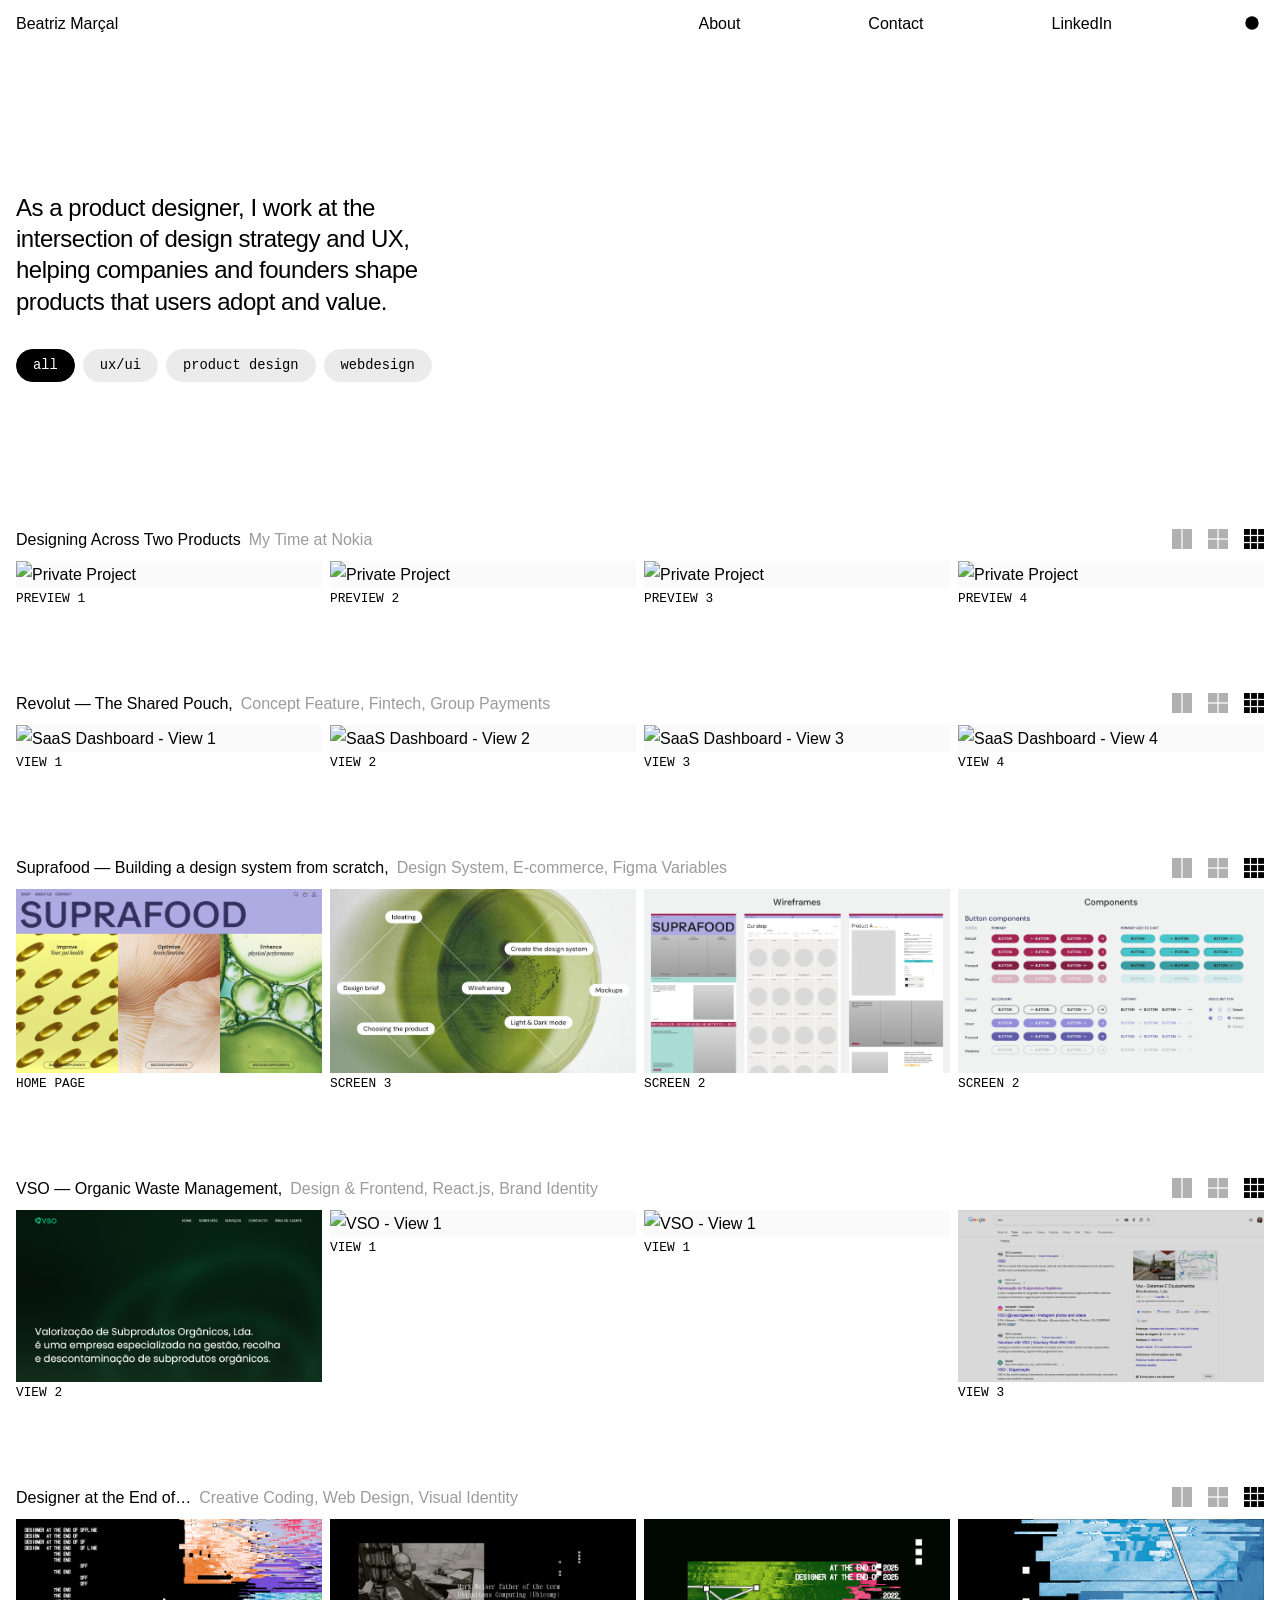
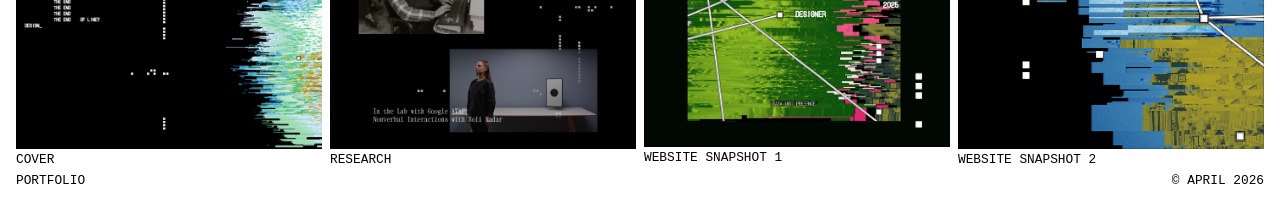
==== commit a3ef412d: "2 case study to go" ====
--- a/index.html
+++ b/index.html
@@ -95,12 +95,12 @@
             </article>
 
             <!-- Project 4 -->
-            <article class="project-card" data-category="product-design webdesign" data-grid="4">
+            <article class="project-card" data-category="product-design ux-ui" data-grid="4">
                 <div class="project-header">
                     <a href="project-4.html" class="project-link">
                         <div class="project-info">
-                            <h2 class="text-1">SaaS Dashboard Design,</h2>
-                            <p class="text-1-secondary">Dashboard, Data Visualization, B2B Product</p>
+                            <h2 class="text-1">Revolut — The Shared Pouch,</h2>
+                            <p class="text-1-secondary">Concept Feature, Fintech, Group Payments</p>
                         </div>
                     </a>
                     <div class="grid-controls">
